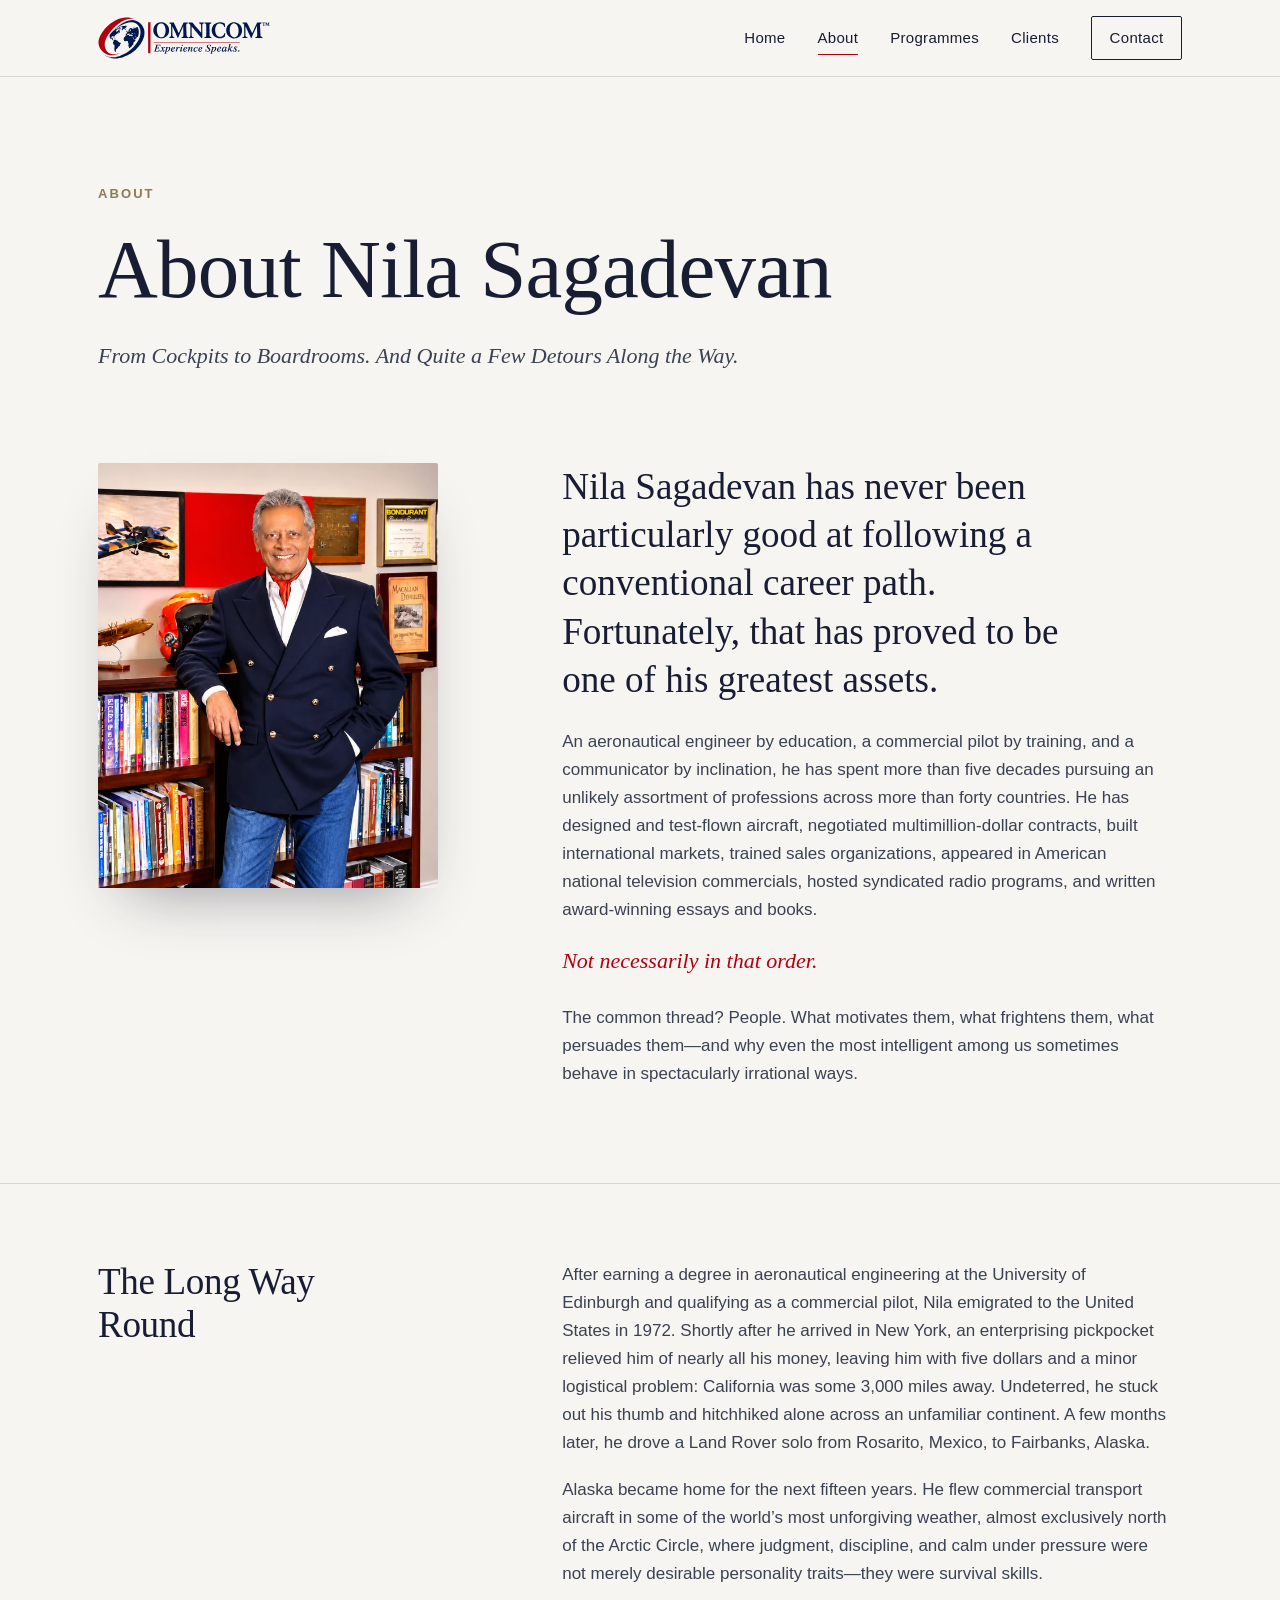
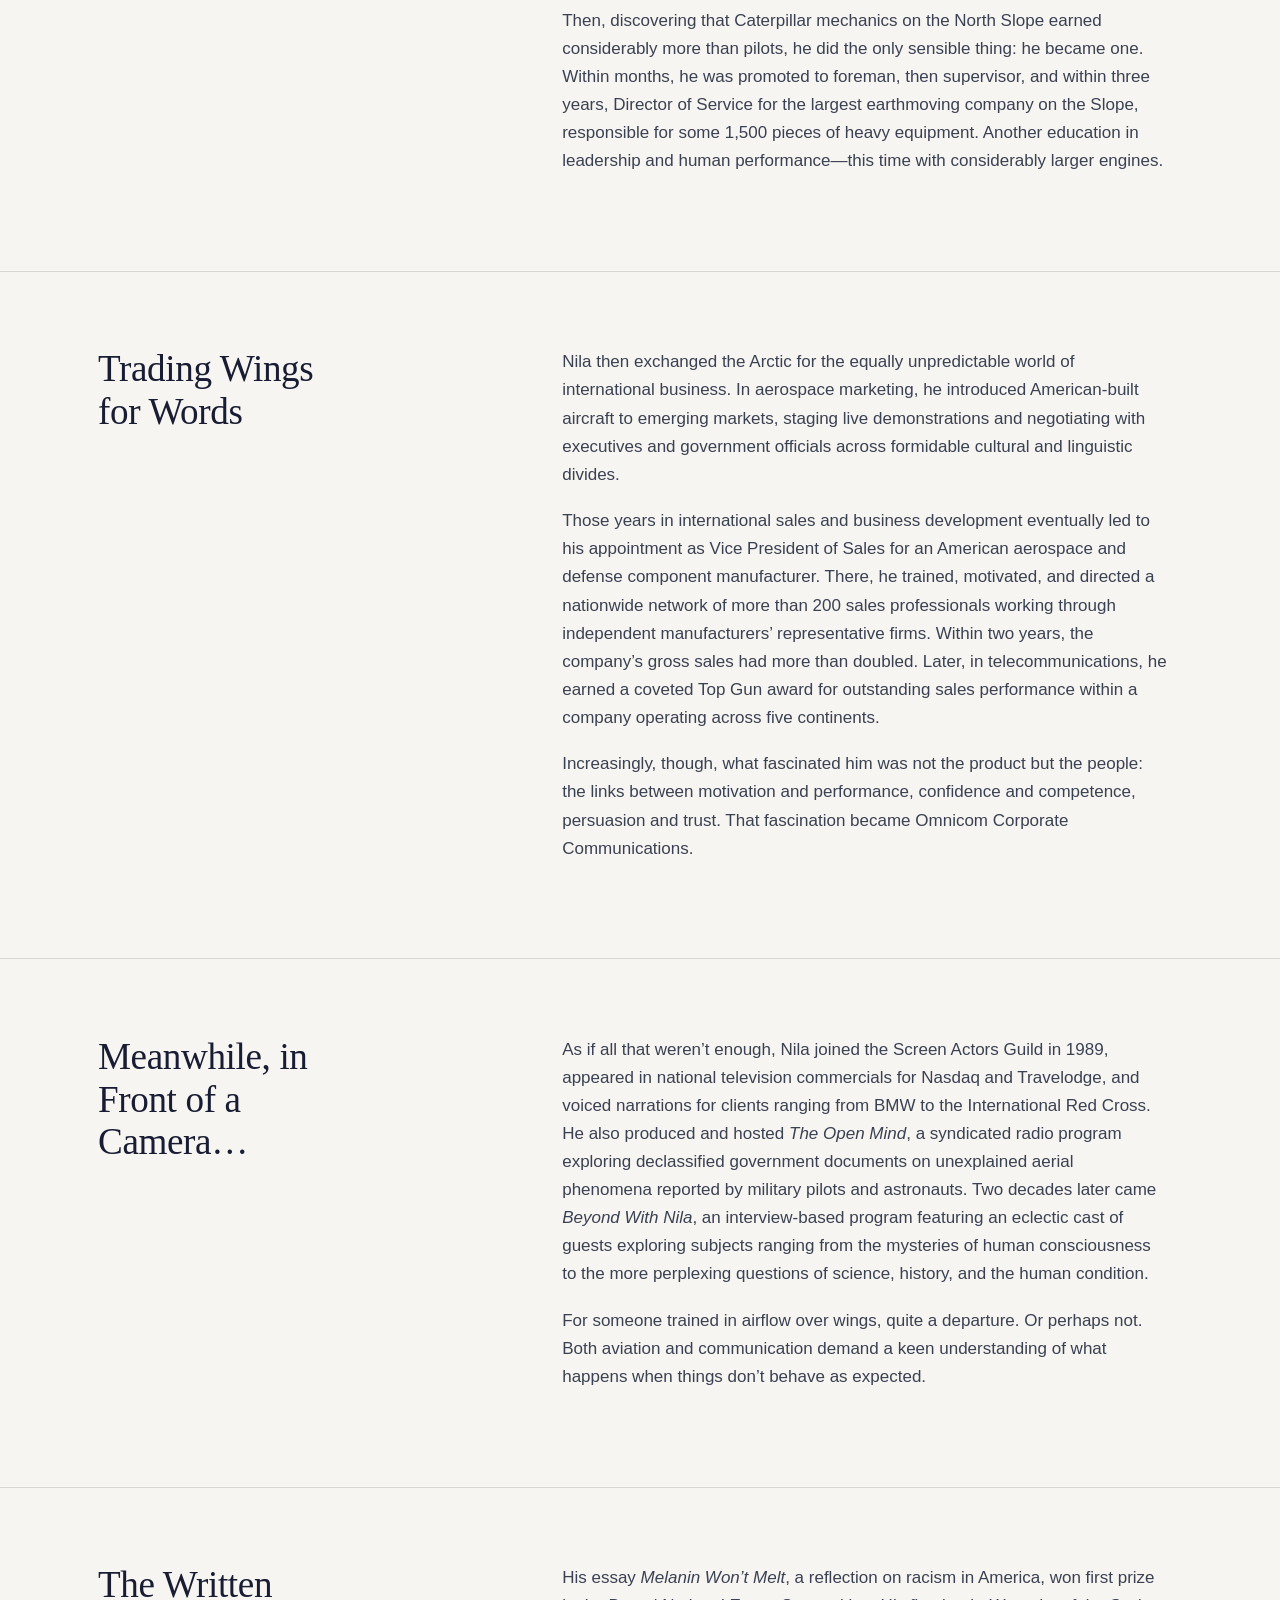
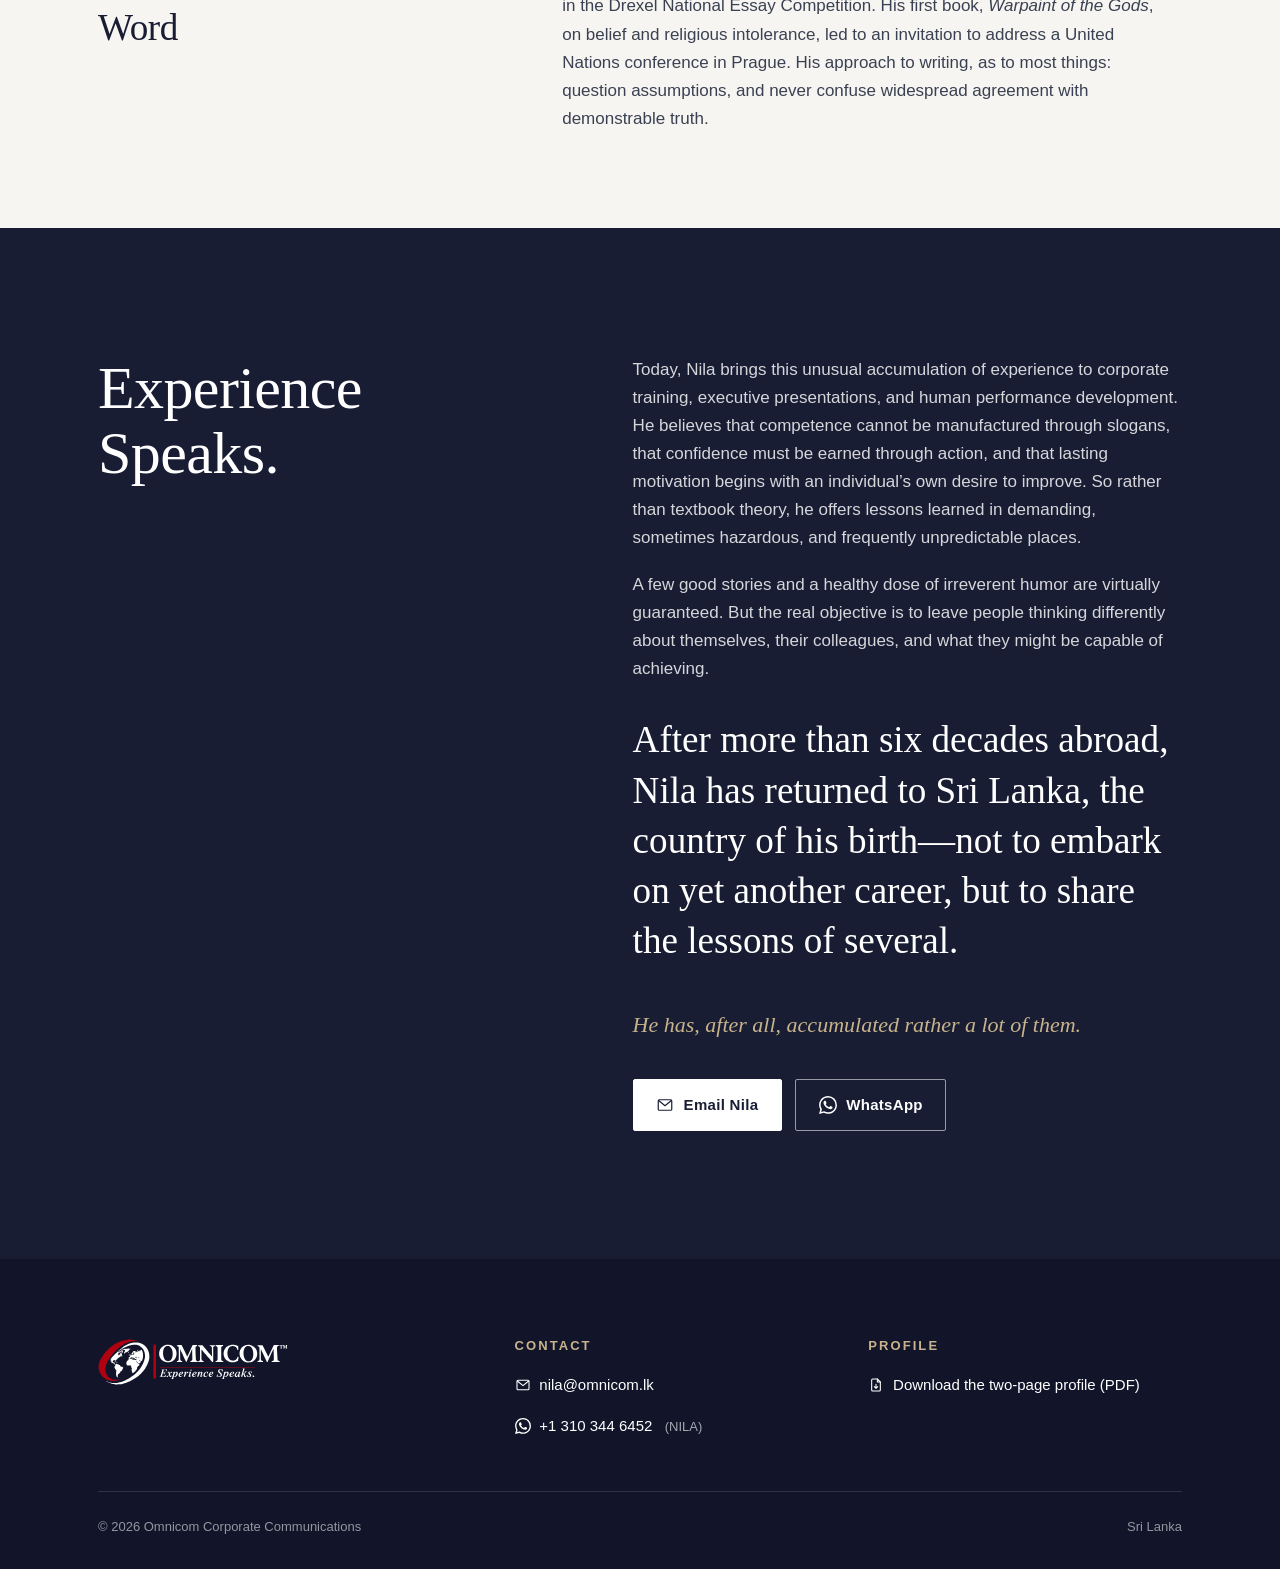
==== about.html @ 28e09e53 "Omnicom website: initial version Co-Authored-By: Claude Opus 5.5 <noreply@anthropic.com>" ====
<!doctype html>
<html lang="en">
<head>
<meta charset="utf-8">
<meta name="viewport" content="width=device-width, initial-scale=1">
<title>About | Omnicom, Nila Sagadevan</title>
<meta name="description" content="About Nila Sagadevan: aeronautical engineer, Arctic pilot, sales leader, broadcaster and author, now bringing five decades of experience home to Sri Lanka through Omnicom Corporate Communications.">
<meta property="og:title" content="About | Omnicom, Nila Sagadevan">
<meta property="og:description" content="About Nila Sagadevan: aeronautical engineer, Arctic pilot, sales leader, broadcaster and author, now bringing five decades of experience home to Sri Lanka through Omnicom Corporate Communications.">
<meta property="og:type" content="website">
<meta property="og:url" content="https://www.omnicom.lk/about.html">
<meta property="og:image" content="https://www.omnicom.lk/assets/omnicom-share.jpg">
<meta property="og:image:width" content="1200">
<meta property="og:image:height" content="630">
<meta name="twitter:card" content="summary_large_image">
<meta name="theme-color" content="#191D34">
<link rel="canonical" href="https://www.omnicom.lk/about.html">
<link rel="icon" href="assets/favicon.svg" type="image/svg+xml">
<link rel="preconnect" href="https://api.fontshare.com" crossorigin>
<link href="https://api.fontshare.com/v2/css?f[]=gambetta@400,500,400i&f[]=switzer@400,500,600&display=swap" rel="stylesheet">
<link rel="stylesheet" href="assets/site.css">
</head>
<body>
<a class="skip" href="#main">Skip to content</a>
<header class="site-header">
  <div class="wrap">
    <a class="brand" href="index.html" aria-label="Omnicom, home"><img src="assets/logo.svg" alt="Omnicom" width="172" height="41"></a>
    <nav class="nav" aria-label="Main">
      <a class="nav-home" href="index.html">Home</a>
      <a href="about.html" aria-current="page">About</a>
      <a href="programmes.html">Programmes</a>
      <a href="clients.html">Clients</a>
      <a class="nav-cta" href="#contact">Contact</a>
    </nav>
  </div>
</header>
<main id="main">

<section class="page-hero" aria-labelledby="page-title">
  <div class="wrap">
    <span class="kicker">About</span>
    <h1 id="page-title" class="wide">About Nila Sagadevan</h1>
    <p>From Cockpits to Boardrooms. And Quite a Few Detours Along the Way.</p>
  </div>
</section>

<article class="about">

<section class="about-sec about-intro" aria-label="Introduction">
  <div class="wrap">
    <div class="about-side">
      <figure class="about-photo"><img src="assets/nila-sagadevan-600.webp" width="600" height="820" alt="Nila Sagadevan in a navy double-breasted blazer, standing beside bookshelves and aviation memorabilia" loading="lazy"></figure>
    </div>
    <div class="about-body">
      <p class="about-lead">Nila Sagadevan has never been particularly good at following a conventional career path. Fortunately, that has proved to be one of his greatest assets.</p>
      <p>An aeronautical engineer by education, a commercial pilot by training, and a communicator by inclination, he has spent more than five decades pursuing an unlikely assortment of professions across more than forty countries. He has designed and test-flown aircraft, negotiated multimillion-dollar contracts, built international markets, trained sales organizations, appeared in American national television commercials, hosted syndicated radio programs, and written award-winning essays and books.</p>
      <p class="aside">Not necessarily in that order.</p>
      <p>The common thread? People. What motivates them, what frightens them, what persuades them&#8288;&mdash;&#8288;and why even the most intelligent among us sometimes behave in spectacularly irrational ways.</p>
    </div>
  </div>
</section>

<section class="about-sec" aria-labelledby="long-way">
  <div class="wrap">
    <div class="about-side"><h2 id="long-way">The Long Way Round</h2></div>
    <div class="about-body">
      <p>After earning a degree in aeronautical engineering at the University of Edinburgh and qualifying as a commercial pilot, Nila emigrated to the United States in 1972. Shortly after he arrived in New York, an enterprising pickpocket relieved him of nearly all his money, leaving him with five dollars and a minor logistical problem: California was some 3,000 miles away. Undeterred, he stuck out his thumb and hitchhiked alone across an unfamiliar continent. A few months later, he drove a Land Rover solo from Rosarito, Mexico, to Fairbanks, Alaska.</p>
      <p>Alaska became home for the next fifteen years. He flew commercial transport aircraft in some of the world&rsquo;s most unforgiving weather, almost exclusively north of the Arctic Circle, where judgment, discipline, and calm under pressure were not merely desirable personality traits&#8288;&mdash;&#8288;they were survival skills.</p>
      <p>Then, discovering that Caterpillar mechanics on the North Slope earned considerably more than pilots, he did the only sensible thing: he became one. Within months, he was promoted to foreman, then supervisor, and within three years, Director of Service for the largest earthmoving company on the Slope, responsible for some 1,500 pieces of heavy equipment. Another education in leadership and human performance&#8288;&mdash;&#8288;this time with considerably larger engines.</p>
    </div>
  </div>
</section>

<section class="about-sec" aria-labelledby="wings">
  <div class="wrap">
    <div class="about-side"><h2 id="wings">Trading Wings for Words</h2></div>
    <div class="about-body">
      <p>Nila then exchanged the Arctic for the equally unpredictable world of international business. In aerospace marketing, he introduced American-built aircraft to emerging markets, staging live demonstrations and negotiating with executives and government officials across formidable cultural and linguistic divides.</p>
      <p>Those years in international sales and business development eventually led to his appointment as Vice President of Sales for an American aerospace and defense component manufacturer. There, he trained, motivated, and directed a nationwide network of more than 200 sales professionals working through independent manufacturers&rsquo; representative firms. Within two years, the company&rsquo;s gross sales had more than doubled. Later, in telecommunications, he earned a coveted Top Gun award for outstanding sales performance within a company operating across five continents.</p>
      <p>Increasingly, though, what fascinated him was not the product but the people: the links between motivation and performance, confidence and competence, persuasion and trust. That fascination became Omnicom Corporate Communications.</p>
    </div>
  </div>
</section>

<section class="about-sec" aria-labelledby="camera">
  <div class="wrap">
    <div class="about-side"><h2 id="camera">Meanwhile, in Front of a Camera&hellip;</h2></div>
    <div class="about-body">
      <p>As if all that weren&rsquo;t enough, Nila joined the Screen Actors Guild in 1989, appeared in national television commercials for Nasdaq and Travelodge, and voiced narrations for clients ranging from BMW to the International Red Cross. He also produced and hosted <cite>The Open Mind</cite>, a syndicated radio program exploring declassified government documents on unexplained aerial phenomena reported by military pilots and astronauts. Two decades later came <cite>Beyond With Nila</cite>, an interview-based program featuring an eclectic cast of guests exploring subjects ranging from the mysteries of human consciousness to the more perplexing questions of science, history, and the human condition.</p>
      <p>For someone trained in airflow over wings, quite a departure. Or perhaps not. Both aviation and communication demand a keen understanding of what happens when things don&rsquo;t behave as expected.</p>
    </div>
  </div>
</section>

<section class="about-sec" aria-labelledby="written">
  <div class="wrap">
    <div class="about-side"><h2 id="written">The Written Word</h2></div>
    <div class="about-body">
      <p>His essay <cite>Melanin Won&rsquo;t Melt</cite>, a reflection on racism in America, won first prize in the Drexel National Essay Competition. His first book, <cite>Warpaint of the Gods</cite>, on belief and religious intolerance, led to an invitation to address a United Nations conference in Prague. His approach to writing, as to most things: question assumptions, and never confuse widespread agreement with demonstrable truth.</p>
    </div>
  </div>
</section>

<section class="band on-dark about-band" aria-labelledby="speaks">
  <div class="wrap">
    <div><h2 id="speaks">Experience Speaks.</h2></div>
    <div>
      <p>Today, Nila brings this unusual accumulation of experience to corporate training, executive presentations, and human performance development. He believes that competence cannot be manufactured through slogans, that confidence must be earned through action, and that lasting motivation begins with an individual&rsquo;s own desire to improve. So rather than textbook theory, he offers lessons learned in demanding, sometimes hazardous, and frequently unpredictable places.</p>
      <p>A few good stories and a healthy dose of irreverent humor are virtually guaranteed. But the real objective is to leave people thinking differently about themselves, their colleagues, and what they might be capable of achieving.</p>
      <p class="big">After more than six decades abroad, Nila has returned to Sri Lanka, the country of his birth&#8288;&mdash;&#8288;not to embark on yet another career, but to share the lessons of several.</p>
      <p class="kicker-line">He has, after all, accumulated rather a lot of them.</p>
      <div class="actions">
        <a class="btn btn-solid" href="mailto:nila@omnicom.lk"><svg viewBox="0 0 24 24" aria-hidden="true" fill="none" stroke="currentColor" stroke-width="1.6" stroke-linecap="round" stroke-linejoin="round"><rect x="3" y="5" width="18" height="14" rx="1.5"/><path d="m3.5 6 8.5 7 8.5-7"/></svg>Email Nila</a>
        <a class="btn btn-line" href="https://wa.me/13103446452" rel="noopener"><svg viewBox="0 0 24 24" aria-hidden="true" fill="currentColor"><path d="M17.472 14.382c-.297-.149-1.758-.867-2.03-.967-.273-.099-.471-.148-.67.15-.197.297-.767.966-.94 1.164-.173.199-.347.223-.644.075-.297-.15-1.255-.463-2.39-1.475-.883-.788-1.48-1.761-1.653-2.059-.173-.297-.018-.458.13-.606.134-.133.298-.347.446-.52.149-.174.198-.298.298-.497.099-.198.05-.371-.025-.52-.075-.149-.669-1.612-.916-2.207-.242-.579-.487-.5-.669-.51-.173-.008-.371-.01-.57-.01-.198 0-.52.074-.792.372-.272.297-1.04 1.016-1.04 2.479 0 1.462 1.065 2.875 1.213 3.074.149.198 2.096 3.2 5.077 4.487.709.306 1.262.489 1.694.625.712.227 1.36.195 1.871.118.571-.085 1.758-.719 2.006-1.413.248-.694.248-1.289.173-1.413-.074-.124-.272-.198-.57-.347m-5.421 7.403h-.004a9.87 9.87 0 01-5.031-1.378l-.361-.214-3.741.982.998-3.648-.235-.374a9.86 9.86 0 01-1.51-5.26c.001-5.45 4.436-9.884 9.888-9.884 2.64 0 5.122 1.03 6.988 2.898a9.825 9.825 0 012.893 6.994c-.003 5.45-4.437 9.884-9.885 9.884m8.413-18.297A11.815 11.815 0 0012.05 0C5.495 0 .16 5.335.157 11.892c0 2.096.547 4.142 1.588 5.945L.057 24l6.305-1.654a11.882 11.882 0 005.683 1.448h.005c6.554 0 11.89-5.335 11.893-11.893a11.821 11.821 0 00-3.48-8.413Z"/></svg>WhatsApp</a>
      </div>
    </div>
  </div>
</section>

</article>

</main>
<footer class="site-footer" id="contact">
  <div class="wrap">
    <div class="top">
      <div>
        <a class="brand" href="index.html" aria-label="Omnicom, home"><img src="assets/logo-reverse.svg" alt="Omnicom" width="190" height="45"></a>
      </div>
      <div>
        <h2>Contact</h2>
        <ul>
          <li><a href="mailto:nila@omnicom.lk"><svg viewBox="0 0 24 24" aria-hidden="true" fill="none" stroke="currentColor" stroke-width="1.6" stroke-linecap="round" stroke-linejoin="round"><rect x="3" y="5" width="18" height="14" rx="1.5"/><path d="m3.5 6 8.5 7 8.5-7"/></svg>nila@omnicom.lk</a></li>
          <li><a href="https://wa.me/13103446452" rel="noopener"><svg viewBox="0 0 24 24" aria-hidden="true" fill="currentColor"><path d="M17.472 14.382c-.297-.149-1.758-.867-2.03-.967-.273-.099-.471-.148-.67.15-.197.297-.767.966-.94 1.164-.173.199-.347.223-.644.075-.297-.15-1.255-.463-2.39-1.475-.883-.788-1.48-1.761-1.653-2.059-.173-.297-.018-.458.13-.606.134-.133.298-.347.446-.52.149-.174.198-.298.298-.497.099-.198.05-.371-.025-.52-.075-.149-.669-1.612-.916-2.207-.242-.579-.487-.5-.669-.51-.173-.008-.371-.01-.57-.01-.198 0-.52.074-.792.372-.272.297-1.04 1.016-1.04 2.479 0 1.462 1.065 2.875 1.213 3.074.149.198 2.096 3.2 5.077 4.487.709.306 1.262.489 1.694.625.712.227 1.36.195 1.871.118.571-.085 1.758-.719 2.006-1.413.248-.694.248-1.289.173-1.413-.074-.124-.272-.198-.57-.347m-5.421 7.403h-.004a9.87 9.87 0 01-5.031-1.378l-.361-.214-3.741.982.998-3.648-.235-.374a9.86 9.86 0 01-1.51-5.26c.001-5.45 4.436-9.884 9.888-9.884 2.64 0 5.122 1.03 6.988 2.898a9.825 9.825 0 012.893 6.994c-.003 5.45-4.437 9.884-9.885 9.884m8.413-18.297A11.815 11.815 0 0012.05 0C5.495 0 .16 5.335.157 11.892c0 2.096.547 4.142 1.588 5.945L.057 24l6.305-1.654a11.882 11.882 0 005.683 1.448h.005c6.554 0 11.89-5.335 11.893-11.893a11.821 11.821 0 00-3.48-8.413Z"/></svg>+1 310 344 6452 <span class="small">&nbsp;(NILA)</span></a></li>
        </ul>
      </div>
      <div>
        <h2>Profile</h2>
        <ul>
          <li><a href="assets/Omnicom-Nila-Sagadevan-Profile.pdf" download><svg viewBox="0 0 24 24" aria-hidden="true" fill="none" stroke="currentColor" stroke-width="1.6" stroke-linecap="round" stroke-linejoin="round"><path d="M14 3H7a1.5 1.5 0 0 0-1.5 1.5v15A1.5 1.5 0 0 0 7 21h10a1.5 1.5 0 0 0 1.5-1.5V7.5Z"/><path d="M14 3v4.5h4.5M12 11v6m-2.5-2.5L12 17l2.5-2.5"/></svg>Download the two-page profile (PDF)</a></li>
        </ul>
      </div>
    </div>
    <div class="bottom">
      <span>&copy; 2026 Omnicom Corporate Communications</span>
      <span>Sri Lanka</span>
    </div>
  </div>
</footer>
</body>
</html>
---- assets/site.css ----
/* Omnicom Corporate Communications — site styles */
:root {
  --navy: #191D34;
  --navy-deep: #12152A;
  --red: #B10111;
  --gold: #8E7953;
  --gold-light: #C7B38C;
  --paper: #F7F5F1;
  --paper-2: #EFEBE3;
  --ink: #191D34;
  --ink-soft: #3A4152;
  --rule: rgba(25, 29, 52, 0.14);

  --font-display: 'Gambetta', 'Georgia', serif;
  --font-body: 'Switzer', 'Helvetica Neue', Arial, sans-serif;

  --text-xs: 0.8125rem;
  --text-sm: 0.9375rem;
  --text-base: 1.0625rem;
  --text-lg: clamp(1.125rem, 1rem + 0.5vw, 1.375rem);
  --text-xl: clamp(1.625rem, 1.2rem + 1.4vw, 2.375rem);
  --text-2xl: clamp(2.25rem, 1.4rem + 3vw, 3.75rem);
  --text-hero: clamp(2.75rem, 1.5rem + 4.6vw, 5.25rem);

  --wrap: 1180px;
  --gutter: clamp(1.25rem, 4vw, 3rem);
}

*, *::before, *::after { box-sizing: border-box; }
html { -webkit-text-size-adjust: 100%; scroll-behavior: smooth; }
@media (prefers-reduced-motion: reduce) { html { scroll-behavior: auto; } }
body {
  margin: 0;
  background: var(--paper);
  color: var(--ink-soft);
  font-family: var(--font-body);
  font-size: var(--text-base);
  line-height: 1.65;
  -webkit-font-smoothing: antialiased;
  text-rendering: optimizeLegibility;
}
img { display: block; max-width: 100%; height: auto; }
a { color: inherit; }
:focus-visible { outline: 2px solid var(--red); outline-offset: 3px; border-radius: 2px; }

.skip { position: absolute; left: -9999px; top: 0; background: var(--navy); color: #fff; padding: .75rem 1rem; z-index: 100; }
.skip:focus { left: 1rem; top: 1rem; }

.wrap { width: 100%; max-width: var(--wrap); margin-inline: auto; padding-inline: var(--gutter); }

/* ---------- Header ---------- */
.site-header {
  position: sticky; top: 0; z-index: 50;
  background: rgba(247, 245, 241, 0.94);
  backdrop-filter: blur(10px);
  -webkit-backdrop-filter: blur(10px);
  border-bottom: 1px solid var(--rule);
}
.site-header .wrap { display: flex; align-items: center; justify-content: space-between; gap: 1.5rem; min-height: 76px; }
.brand { display: inline-flex; align-items: center; text-decoration: none; }
.brand img { width: 172px; height: auto; }
.nav { display: flex; align-items: center; gap: clamp(1rem, 2.5vw, 2.25rem); }
.nav a {
  font-size: var(--text-sm); font-weight: 500; letter-spacing: .02em;
  color: var(--ink); text-decoration: none; padding: .6rem 0; position: relative;
}
.nav a::after {
  content: ''; position: absolute; left: 0; right: 0; bottom: .3rem; height: 1.5px;
  background: var(--red); transform: scaleX(0); transform-origin: left; transition: transform .25s ease;
}
.nav a:hover::after, .nav a[aria-current="page"]::after { transform: scaleX(1); }
.nav .nav-cta {
  border: 1px solid var(--navy); padding: .55rem 1.1rem; border-radius: 2px;
  transition: background .2s ease, color .2s ease;
}
.nav .nav-cta::after { display: none; }
.nav .nav-cta:hover { background: var(--navy); color: #fff; }

/* ---------- Type ---------- */
h1, h2, h3 { color: var(--ink); margin: 0; }
h1, h2 { font-family: var(--font-display); font-weight: 500; line-height: 1.08; letter-spacing: -0.01em; }
h3 { font-family: var(--font-body); font-weight: 600; font-size: var(--text-lg); line-height: 1.3; }
p { margin: 0 0 1.1em; max-width: 64ch; }
.kicker {
  display: inline-block; font-size: var(--text-xs); font-weight: 600; letter-spacing: .16em; text-transform: uppercase;
  color: var(--gold); margin-bottom: 1.25rem;
}
.rule-red { width: 64px; height: 3px; background: var(--red); border: 0; margin: 0 0 1.75rem; border-radius: 2px; }

/* ---------- Buttons ---------- */
.actions { display: flex; flex-wrap: wrap; gap: .85rem; margin-top: 2.25rem; }
.btn {
  display: inline-flex; align-items: center; gap: .6rem; min-height: 48px; padding: .8rem 1.4rem;
  font-size: var(--text-sm); font-weight: 600; letter-spacing: .02em; text-decoration: none;
  border-radius: 2px; border: 1px solid var(--navy); transition: background .2s ease, color .2s ease, border-color .2s ease;
}
.btn-solid { background: var(--navy); color: #fff; }
.btn-solid:hover { background: var(--navy-deep); }
.btn-line { background: transparent; color: var(--navy); }
.btn-line:hover { background: var(--navy); color: #fff; }
.btn svg { width: 18px; height: 18px; flex: none; }
.on-dark .btn-line { color: #fff; border-color: rgba(255,255,255,.55); }
.on-dark .btn-line:hover { background: #fff; color: var(--navy); border-color: #fff; }
.on-dark .btn-solid { background: #fff; color: var(--navy); border-color: #fff; }
.on-dark .btn-solid:hover { background: var(--paper-2); }

/* ---------- Hero (home) ---------- */
.hero { padding-block: clamp(3rem, 7vw, 6rem) clamp(3.5rem, 8vw, 7rem); }
.hero .wrap { display: grid; grid-template-columns: 1.1fr .9fr; gap: clamp(2rem, 6vw, 5.5rem); align-items: center; }
.hero h1 { font-size: var(--text-hero); }
.hero .roles { margin-top: 1.25rem; font-size: var(--text-sm); font-weight: 600; letter-spacing: .14em; text-transform: uppercase; color: var(--ink); }
.hero .roles .nw { white-space: nowrap; }
.hero .roles .sep { color: var(--red); padding-inline: .5em; }
.hero .speciality { font-family: var(--font-display); font-style: italic; font-size: var(--text-lg); color: var(--ink-soft); margin-top: .35rem; }
.hero .lede { margin-top: 2rem; font-family: var(--font-display); font-size: var(--text-xl); line-height: 1.3; color: var(--ink); max-width: 22ch; }
.hero .lede em { color: var(--gold); font-style: italic; }
.portrait { position: relative; }
.portrait img { width: 100%; aspect-ratio: 1073 / 1466; object-fit: cover; border-radius: 2px; box-shadow: 0 30px 60px -30px rgba(25, 29, 52, .45); }
.portrait::before {
  content: ''; position: absolute; inset: 1.25rem -1.25rem -1.25rem 1.25rem; border: 1px solid var(--gold-light); border-radius: 2px; z-index: -1;
}

/* ---------- Sections ---------- */
section { position: relative; }
.story { padding-block: clamp(4rem, 9vw, 7.5rem); border-top: 1px solid var(--rule); }
.story .wrap { display: grid; grid-template-columns: 1fr 1.35fr; gap: clamp(2rem, 6vw, 6rem); }
.story h2 { font-size: var(--text-2xl); }
.story .question { font-family: var(--font-display); font-size: var(--text-xl); line-height: 1.3; color: var(--ink); margin-bottom: 1.5rem; max-width: 30ch; }
.story .answer { font-family: var(--font-display); font-style: italic; font-size: var(--text-xl); color: var(--red); margin-bottom: 2rem; }

.band { background: var(--navy); color: rgba(255, 255, 255, .82); padding-block: clamp(4.5rem, 10vw, 8rem); }
.band h2 { color: #fff; font-size: var(--text-2xl); }
.band .kicker { color: var(--gold-light); }
.band .wrap { display: grid; grid-template-columns: 1fr 1.2fr; gap: clamp(2rem, 6vw, 6rem); align-items: start; }
.band p { font-size: var(--text-base); }
.band .big { font-family: var(--font-display); font-size: var(--text-xl); line-height: 1.35; color: #fff; }

.closing { padding-block: clamp(4.5rem, 10vw, 8rem); text-align: center; }
.closing h2 { font-size: var(--text-2xl); max-width: 22ch; margin-inline: auto; }
.closing p { margin-inline: auto; margin-top: 1.25rem; font-size: var(--text-lg); }
.closing .actions { justify-content: center; }
.closing .rule-red { margin-inline: auto; }

/* ---------- Programmes page ---------- */
.page-hero { padding-block: clamp(3.5rem, 8vw, 6.5rem) clamp(2.5rem, 5vw, 4rem); }
.page-hero h1 { font-size: var(--text-hero); max-width: 14ch; }
.page-hero p { margin-top: 1.5rem; font-size: var(--text-lg); font-family: var(--font-display); font-style: italic; color: var(--ink-soft); }

.results { padding-block: 0 clamp(4rem, 9vw, 7rem); }
.results ol { list-style: none; margin: 0; padding: 0; display: grid; grid-template-columns: repeat(2, 1fr); border-top: 1px solid var(--rule); }
.results li { padding: clamp(1.75rem, 3.5vw, 2.75rem) clamp(0rem, 3vw, 2.5rem) clamp(1.75rem, 3.5vw, 2.75rem) 0; border-bottom: 1px solid var(--rule); display: grid; grid-template-columns: minmax(7.5rem, 11rem) 1fr; gap: 1.5rem; align-items: start; }
.results li:nth-child(even) { padding-left: clamp(0rem, 3vw, 2.5rem); border-left: 1px solid var(--rule); }
.figure { font-family: var(--font-display); font-size: clamp(2rem, 1.4rem + 2vw, 3rem); line-height: 1; color: var(--navy); font-variant-numeric: lining-nums; }
.figure small { display: block; font-family: var(--font-body); font-size: var(--text-xs); letter-spacing: .14em; text-transform: uppercase; color: var(--gold); margin-top: .7rem; font-weight: 600; }
.results h3 { font-size: var(--text-xs); letter-spacing: .14em; text-transform: uppercase; color: var(--ink); margin-bottom: .6rem; }
.results p { font-size: var(--text-sm); margin: 0; }

.offer { background: var(--paper-2); padding-block: clamp(4.5rem, 10vw, 8rem); }
.offer .head { display: grid; grid-template-columns: 1fr 1.35fr; gap: clamp(2rem, 6vw, 6rem); margin-bottom: clamp(2.5rem, 5vw, 4rem); align-items: end; }
.offer h2 { font-size: var(--text-2xl); }
.offer .head p { margin: 0; }
.offer-list { display: grid; grid-template-columns: repeat(2, 1fr); gap: 0 clamp(2rem, 5vw, 4.5rem); list-style: none; margin: 0; padding: 0; counter-reset: offer; }
.offer-list li { counter-increment: offer; padding-block: 1.75rem; border-top: 1px solid var(--rule); display: grid; grid-template-columns: 2.75rem 1fr; }
.offer-list li::before { content: counter(offer, decimal-leading-zero); font-family: var(--font-display); font-size: var(--text-base); color: var(--red); padding-top: .15rem; }
.offer-list h3 { margin-bottom: .5rem; }
.offer-list p { margin: 0; font-size: var(--text-sm); }
.offer-list .featured { grid-column: 1 / -1; }
.offer-list .featured h3 { font-family: var(--font-display); font-weight: 500; font-size: var(--text-xl); }
.offer-list .featured p { font-size: var(--text-base); max-width: 70ch; }

.beyond { padding-block: clamp(4.5rem, 10vw, 8rem); }
.beyond .wrap { display: grid; grid-template-columns: .8fr 1.2fr; gap: clamp(2rem, 6vw, 6rem); align-items: center; }
.beyond img { width: 100%; max-width: 420px; aspect-ratio: 4 / 5; object-fit: cover; object-position: 50% 20%; border-radius: 2px; }
.beyond h2 { font-size: var(--text-2xl); margin-bottom: 1.5rem; }

/* ---------- Footer ---------- */
.site-footer { background: var(--navy-deep); color: rgba(255,255,255,.72); padding-block: clamp(3.5rem, 7vw, 5rem) 2rem; font-size: var(--text-sm); }
.site-footer .top { display: grid; grid-template-columns: 1.2fr 1fr 1fr; gap: 2.5rem; padding-bottom: 2.5rem; border-bottom: 1px solid rgba(255,255,255,.12); }
.site-footer .brand img { width: 190px; }
.site-footer .slogan { font-family: var(--font-display); font-style: italic; font-size: var(--text-lg); color: #fff; margin: 1rem 0 0; }
.site-footer h2 { font-family: var(--font-body); font-size: var(--text-xs); font-weight: 600; letter-spacing: .16em; text-transform: uppercase; color: var(--gold-light); margin-bottom: 1rem; }
.site-footer ul { list-style: none; margin: 0; padding: 0; }
.site-footer li { margin-bottom: .55rem; }
.site-footer a { text-decoration: none; color: #fff; display: inline-flex; align-items: center; gap: .55rem; min-height: 32px; }
.site-footer a:hover { text-decoration: underline; text-underline-offset: 3px; }
.site-footer a svg { width: 16px; height: 16px; flex: none; }
.site-footer .small { font-size: .8125rem; color: rgba(255,255,255,.62); }
.site-footer .bottom { padding-top: 1.5rem; display: flex; justify-content: space-between; gap: 1rem; flex-wrap: wrap; font-size: var(--text-xs); color: rgba(255,255,255,.55); }

/* ---------- Responsive ---------- */
@media (max-width: 900px) {
  .hero .wrap, .story .wrap, .band .wrap, .offer .head, .beyond .wrap { grid-template-columns: 1fr; }
  .portrait { max-width: 460px; }
  .results ol { grid-template-columns: 1fr; }
  .results li, .results li:nth-child(even) { padding-left: 0; border-left: 0; padding-right: 0; }
  .offer-list { grid-template-columns: 1fr; }
  .site-footer .top { grid-template-columns: 1fr 1fr; }
  .site-footer .top > :first-child { grid-column: 1 / -1; }
}
@media (max-width: 640px) {
  .site-header .wrap { min-height: 64px; }
  .brand img { width: 132px; }
  .nav { gap: 1rem; }
  .nav .nav-cta { display: none; }
  .hero .portrait { order: -1; max-width: 100%; }
  .hero .portrait::before { display: none; }
  .hero .roles .sep { display: none; }
  .hero .roles .nw { display: block; letter-spacing: .1em; }
  .hero .roles .nw + .sep + .nw { margin-top: .35em; }
  .results li { grid-template-columns: 1fr; gap: .75rem; }
  .site-footer .top { grid-template-columns: 1fr; }
}
.closing h2.long { font-size: var(--text-xl); max-width: 34ch; line-height: 1.25; }

/* ---------- Clients ---------- */
.page-hero h1.wide { max-width: 18ch; }
.clients { padding-block: 0 clamp(4rem, 9vw, 7rem); }
.clients h2 { font-family: var(--font-body); font-size: var(--text-xs); font-weight: 600; letter-spacing: .14em; text-transform: uppercase; color: var(--gold); margin: 0 0 1.25rem; }
.clients h2 span { letter-spacing: .08em; }
.clients ul { list-style: none; margin: 0; padding: 0; display: grid; grid-template-columns: repeat(3, 1fr); column-gap: clamp(1.25rem, 3vw, 2.5rem); border-top: 1px solid var(--rule); }
.clients li { font-family: var(--font-display); font-size: var(--text-base); letter-spacing: .07em; color: var(--ink); padding: 1.05rem 0; border-bottom: 1px solid var(--rule); line-height: 1.3; }
@media (max-width: 760px) { .clients ul { grid-template-columns: repeat(2, 1fr); } }
@media (max-width: 640px) { .clients ul { grid-template-columns: repeat(2, 1fr); } .clients li { font-size: var(--text-sm); letter-spacing: .05em; } }
@media (max-width: 360px) { .clients ul { grid-template-columns: 1fr; } }
.brand { flex: none; }
@media (max-width: 420px) {
  .brand img { width: 112px; }
  .nav { gap: .8rem; }
  .nav a { font-size: var(--text-xs); }
}
@media (max-width: 360px) {
  .brand img { width: 96px; }
  .nav { gap: .6rem; }
  .site-header .wrap { gap: .75rem; }
}

/* ---------- About ---------- */
.about-sec { padding-block: clamp(3rem, 6vw, 5rem); border-top: 1px solid var(--rule); }
.about-intro { border-top: 0; padding-top: 0; }
.about-sec .wrap { display: grid; grid-template-columns: 1fr 1.6fr; gap: clamp(2rem, 6vw, 6rem); align-items: start; }
.about-side h2 { font-size: var(--text-xl); line-height: 1.15; max-width: 14ch; }
.about-body p { font-size: var(--text-base); }
.about-body cite, .band cite { font-style: italic; }
.about-body .about-lead { font-family: var(--font-display); font-size: var(--text-xl); line-height: 1.3; color: var(--ink); margin-bottom: 1.5rem; max-width: 30ch; }
.about-body .aside { font-family: var(--font-display); font-style: italic; font-size: var(--text-lg); color: var(--red); }
.about-photo { margin: 0; max-width: 340px; }
.about-photo img { width: 100%; aspect-ratio: 4 / 5; object-fit: cover; object-position: center top; border-radius: 2px; box-shadow: 0 30px 60px -30px rgba(25, 29, 52, .45); }
.about-band .big { margin-top: 2rem; }
.about-band .kicker-line { font-family: var(--font-display); font-style: italic; font-size: var(--text-lg); color: var(--gold-light); }
@media (max-width: 860px) {
  .about-sec .wrap { grid-template-columns: 1fr; gap: 1.25rem; }
  .about-side h2 { max-width: none; }
  .about-photo { max-width: 260px; }
}
@media (max-width: 420px) { .nav .nav-home { display: none; } }
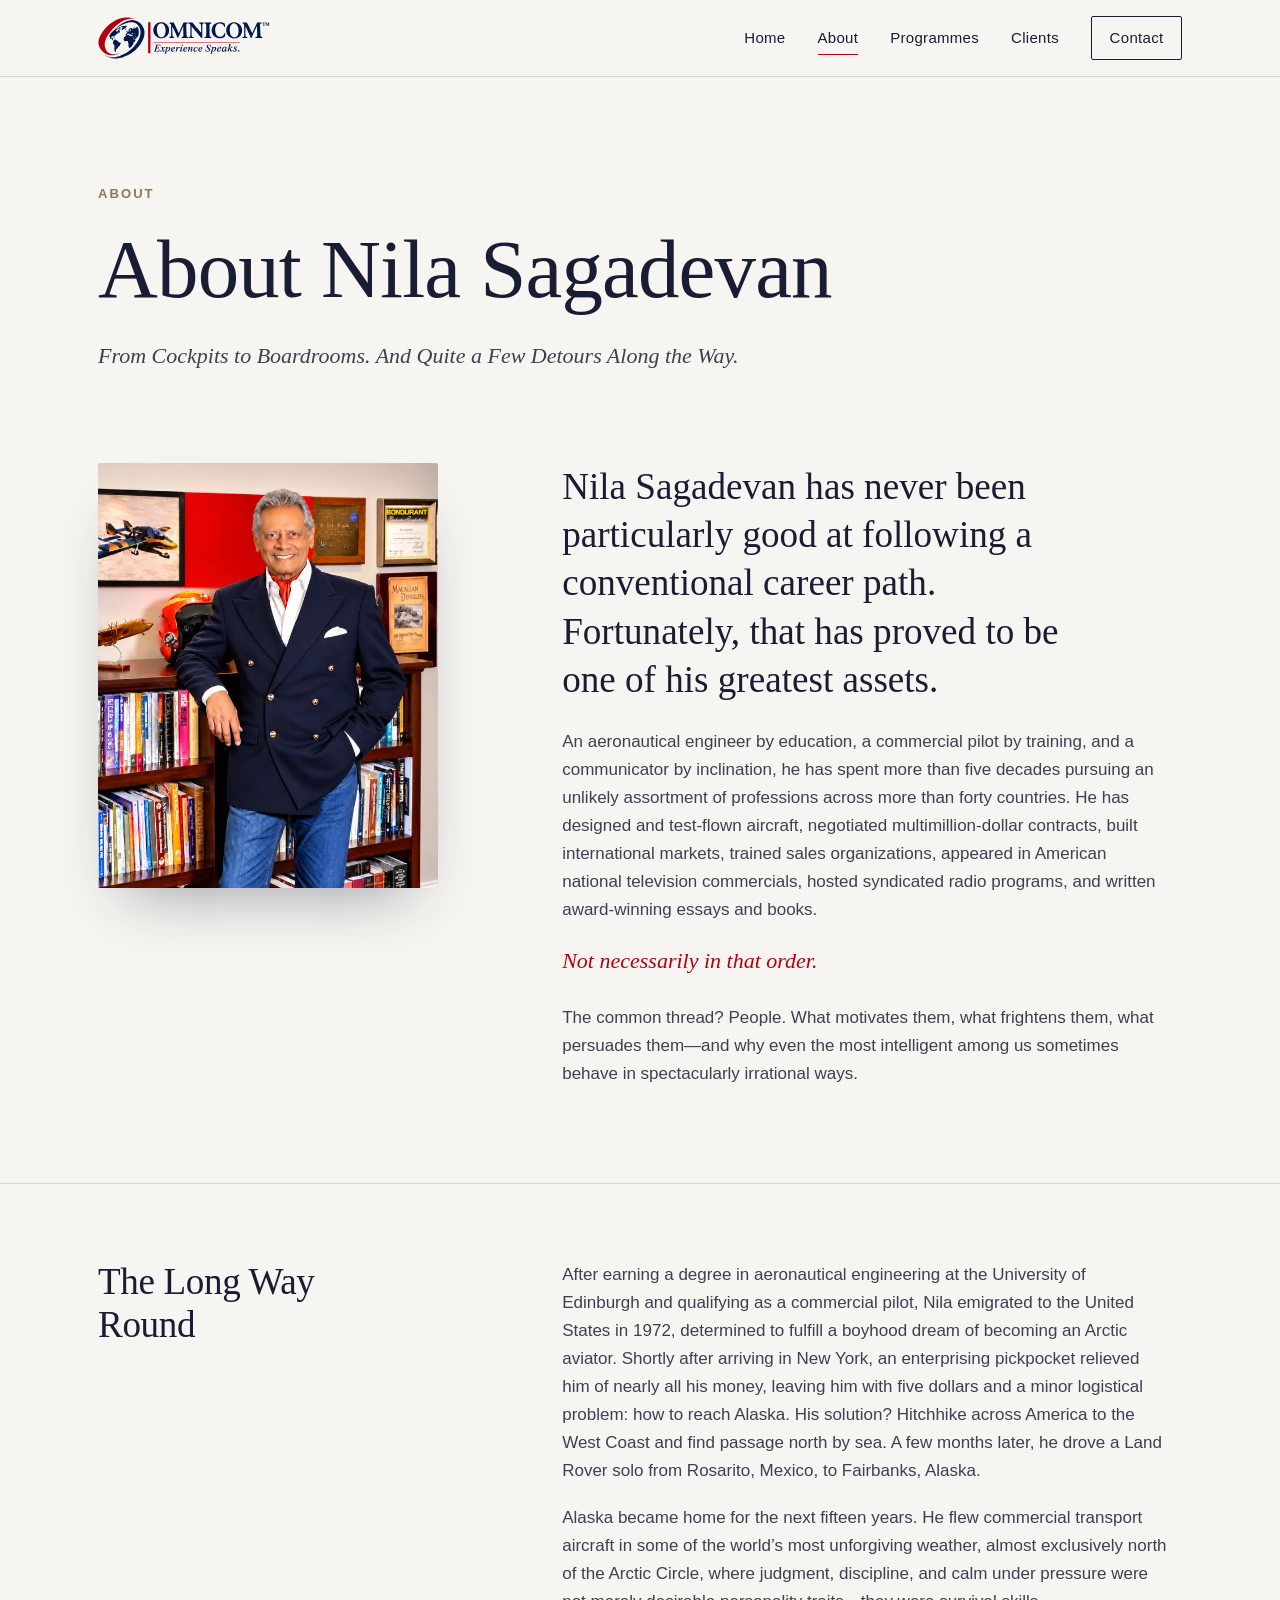
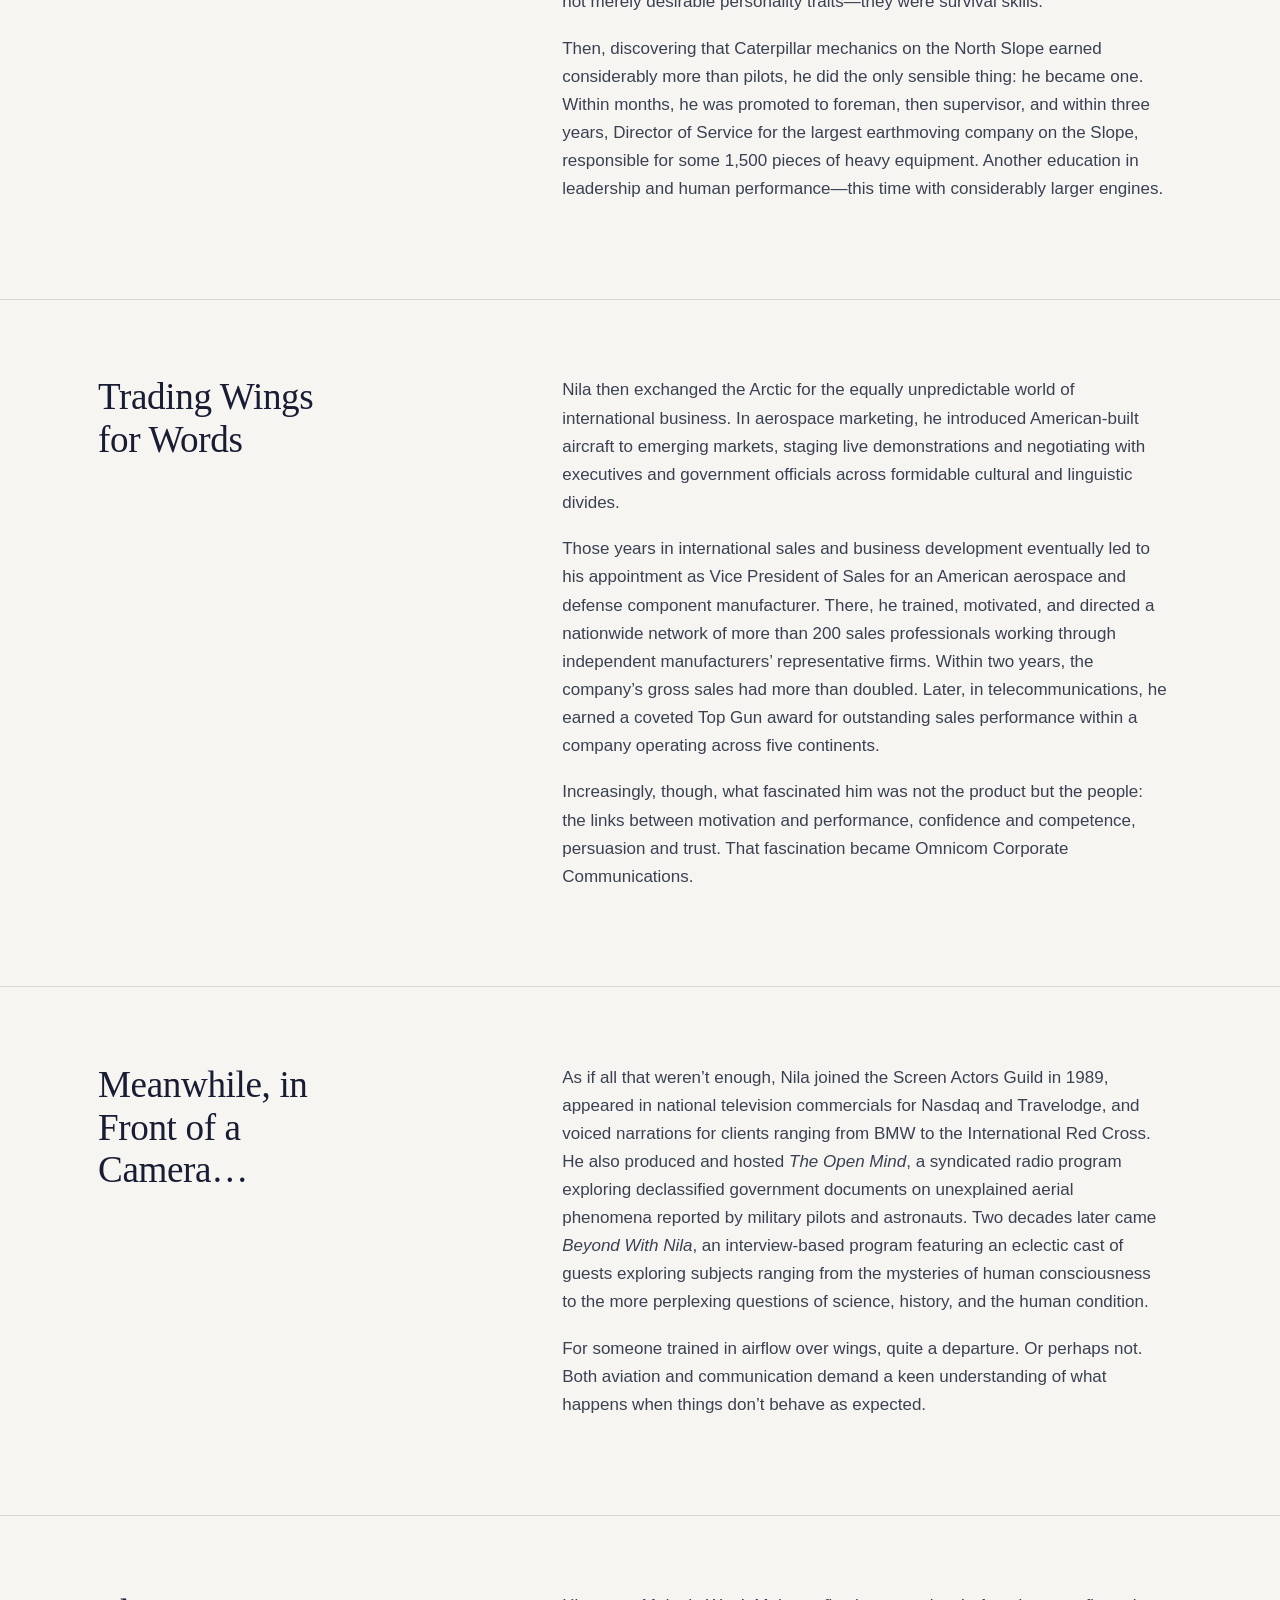
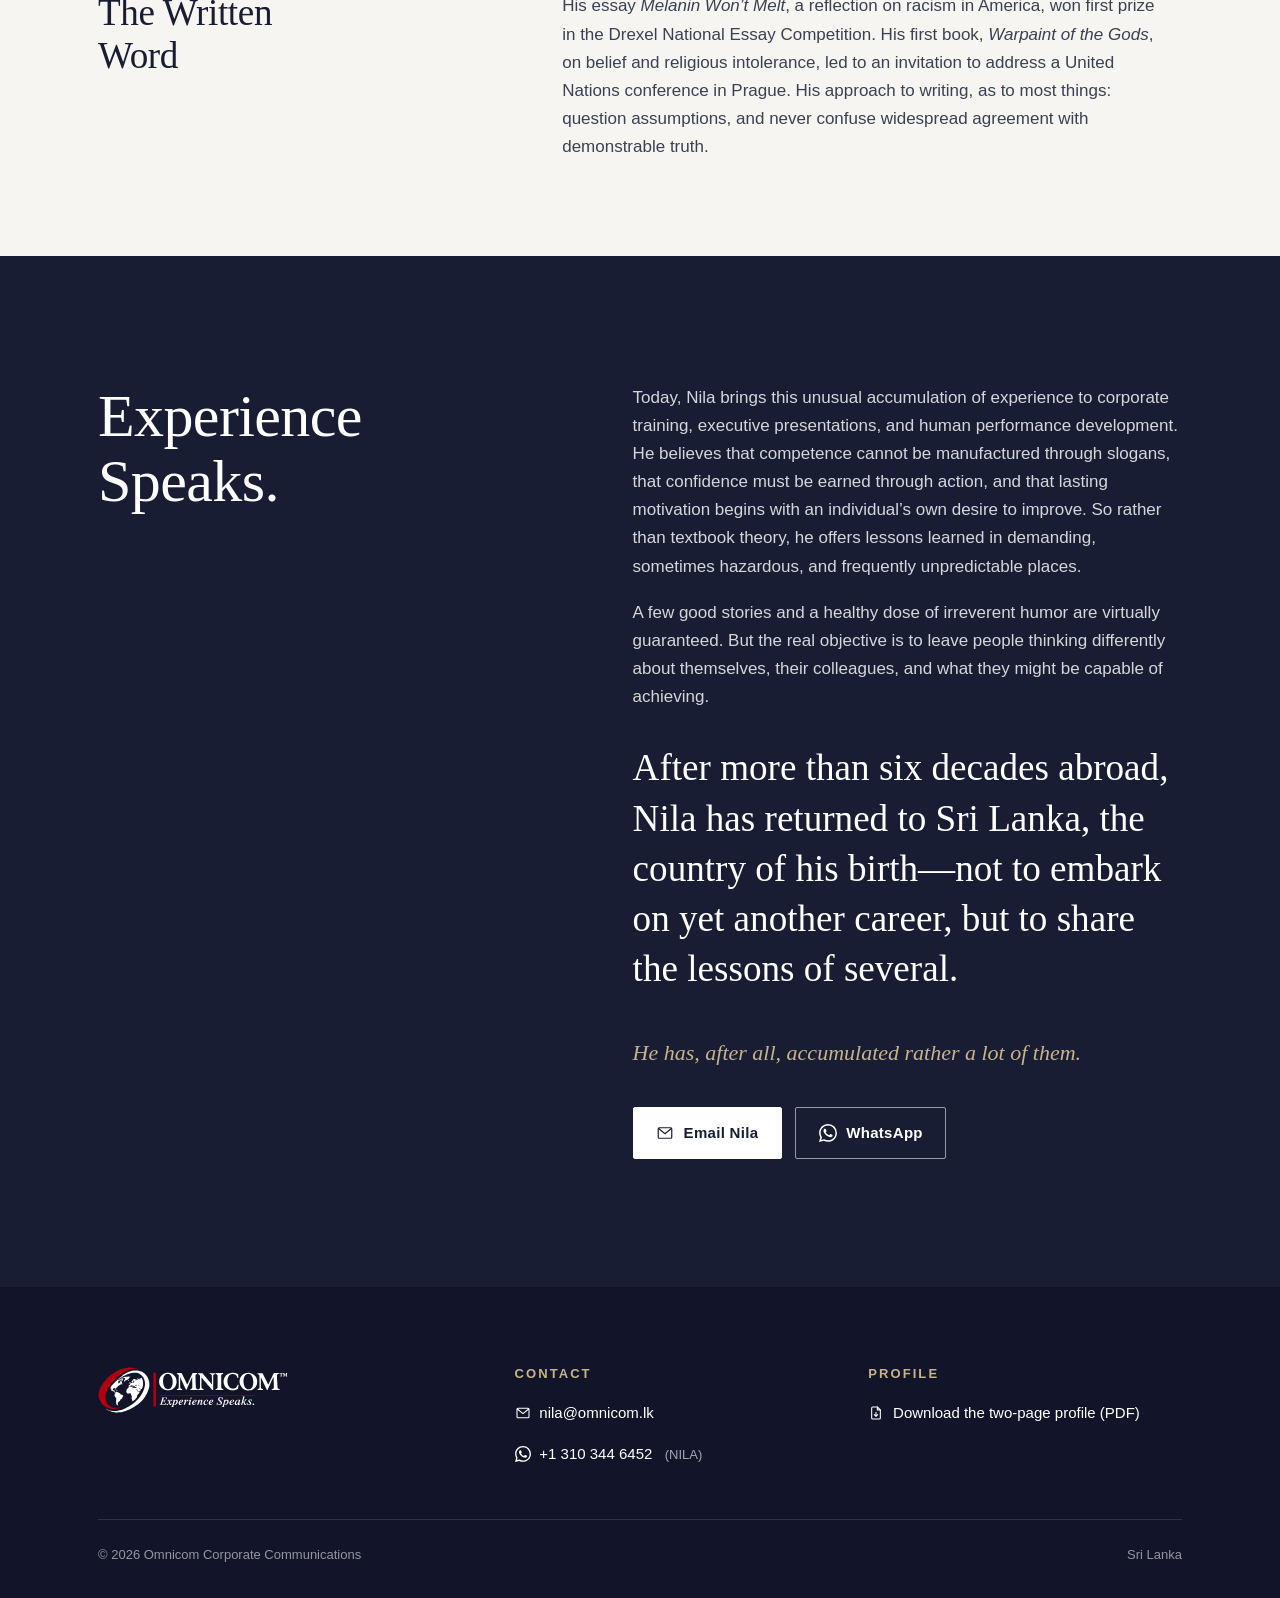
==== commit 8e263ee9: "About: update opening paragraph of The Long Way Round Co-Authored-By: Claude Opus 5.5 <noreply@anthr" ====
--- a/about.html
+++ b/about.html
@@ -64,7 +64,7 @@
   <div class="wrap">
     <div class="about-side"><h2 id="long-way">The Long Way Round</h2></div>
     <div class="about-body">
-      <p>After earning a degree in aeronautical engineering at the University of Edinburgh and qualifying as a commercial pilot, Nila emigrated to the United States in 1972. Shortly after he arrived in New York, an enterprising pickpocket relieved him of nearly all his money, leaving him with five dollars and a minor logistical problem: California was some 3,000 miles away. Undeterred, he stuck out his thumb and hitchhiked alone across an unfamiliar continent. A few months later, he drove a Land Rover solo from Rosarito, Mexico, to Fairbanks, Alaska.</p>
+      <p>After earning a degree in aeronautical engineering at the University of Edinburgh and qualifying as a commercial pilot, Nila emigrated to the United States in 1972, determined to fulfill a boyhood dream of becoming an Arctic aviator. Shortly after arriving in New York, an enterprising pickpocket relieved him of nearly all his money, leaving him with five dollars and a minor logistical problem: how to reach Alaska. His solution? Hitchhike across America to the West Coast and find passage north by sea. A few months later, he drove a Land Rover solo from Rosarito, Mexico, to Fairbanks, Alaska.</p>
       <p>Alaska became home for the next fifteen years. He flew commercial transport aircraft in some of the world&rsquo;s most unforgiving weather, almost exclusively north of the Arctic Circle, where judgment, discipline, and calm under pressure were not merely desirable personality traits&#8288;&mdash;&#8288;they were survival skills.</p>
       <p>Then, discovering that Caterpillar mechanics on the North Slope earned considerably more than pilots, he did the only sensible thing: he became one. Within months, he was promoted to foreman, then supervisor, and within three years, Director of Service for the largest earthmoving company on the Slope, responsible for some 1,500 pieces of heavy equipment. Another education in leadership and human performance&#8288;&mdash;&#8288;this time with considerably larger engines.</p>
     </div>
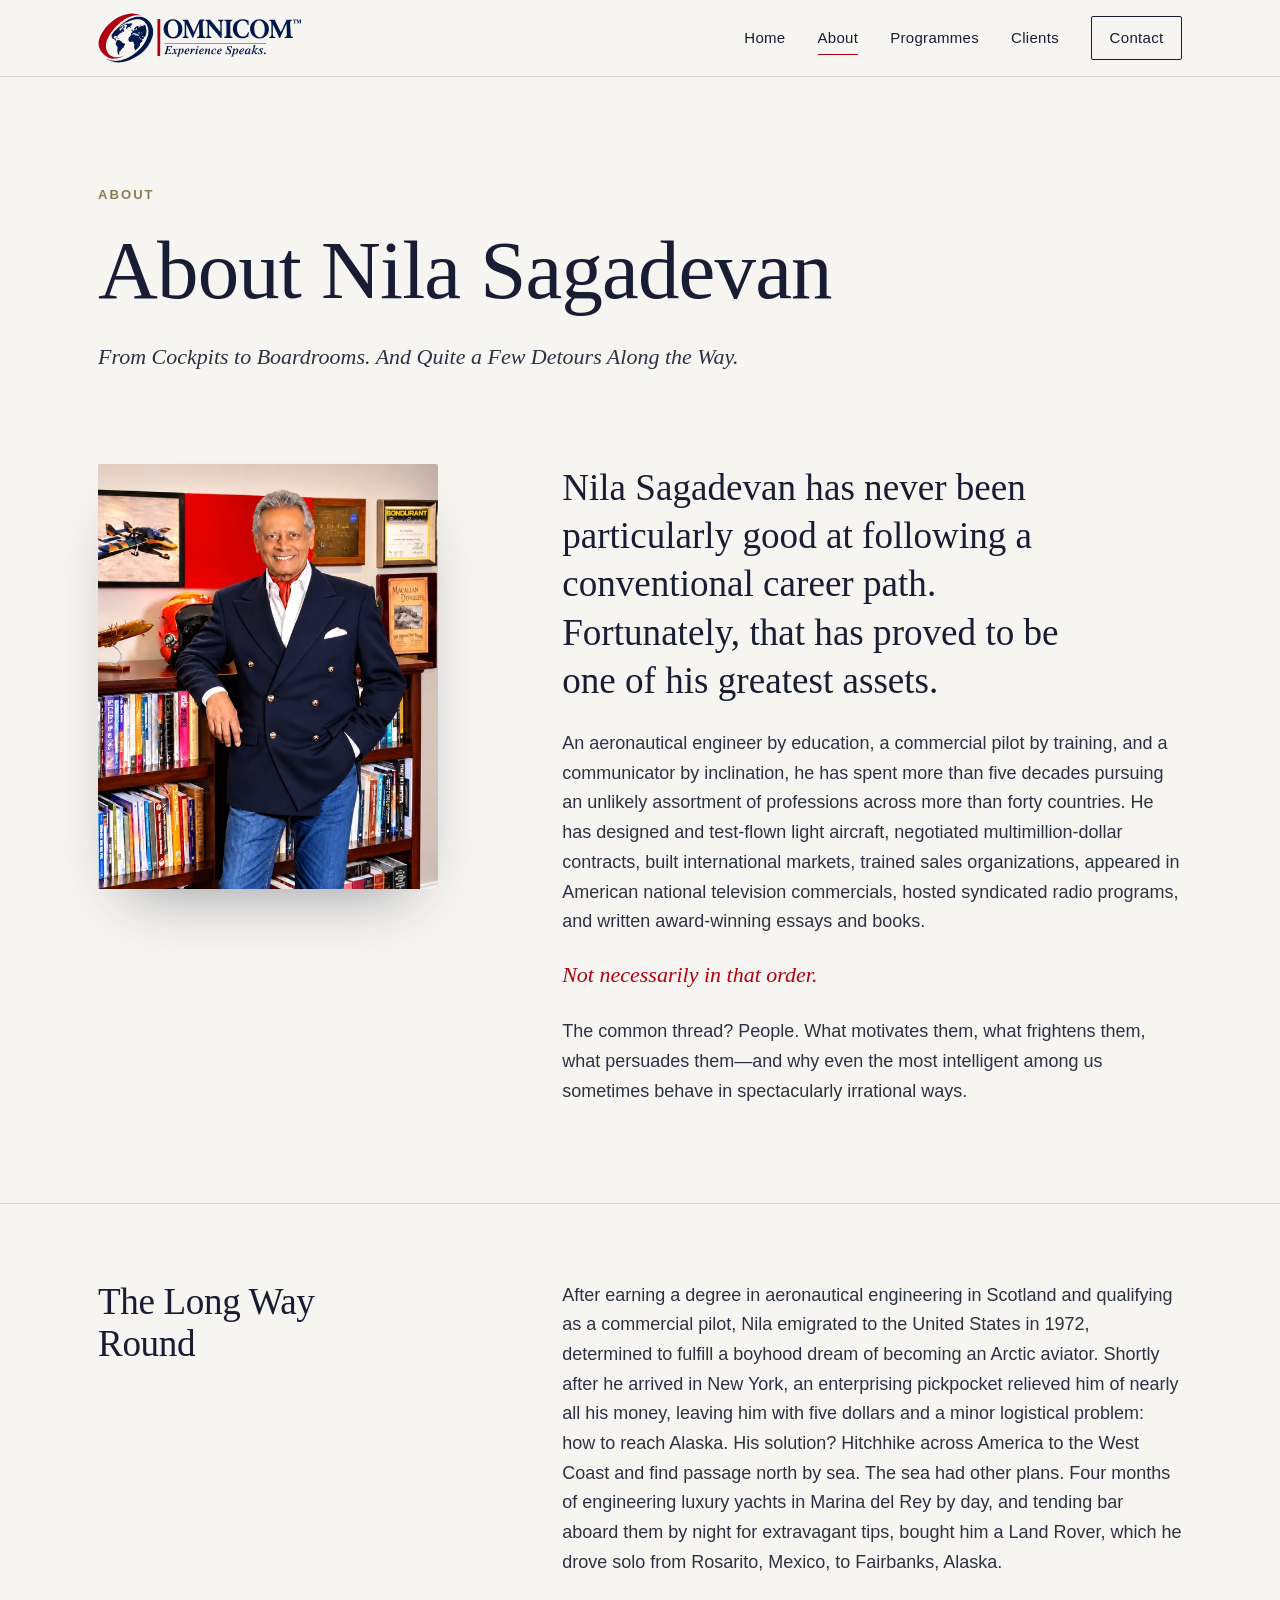
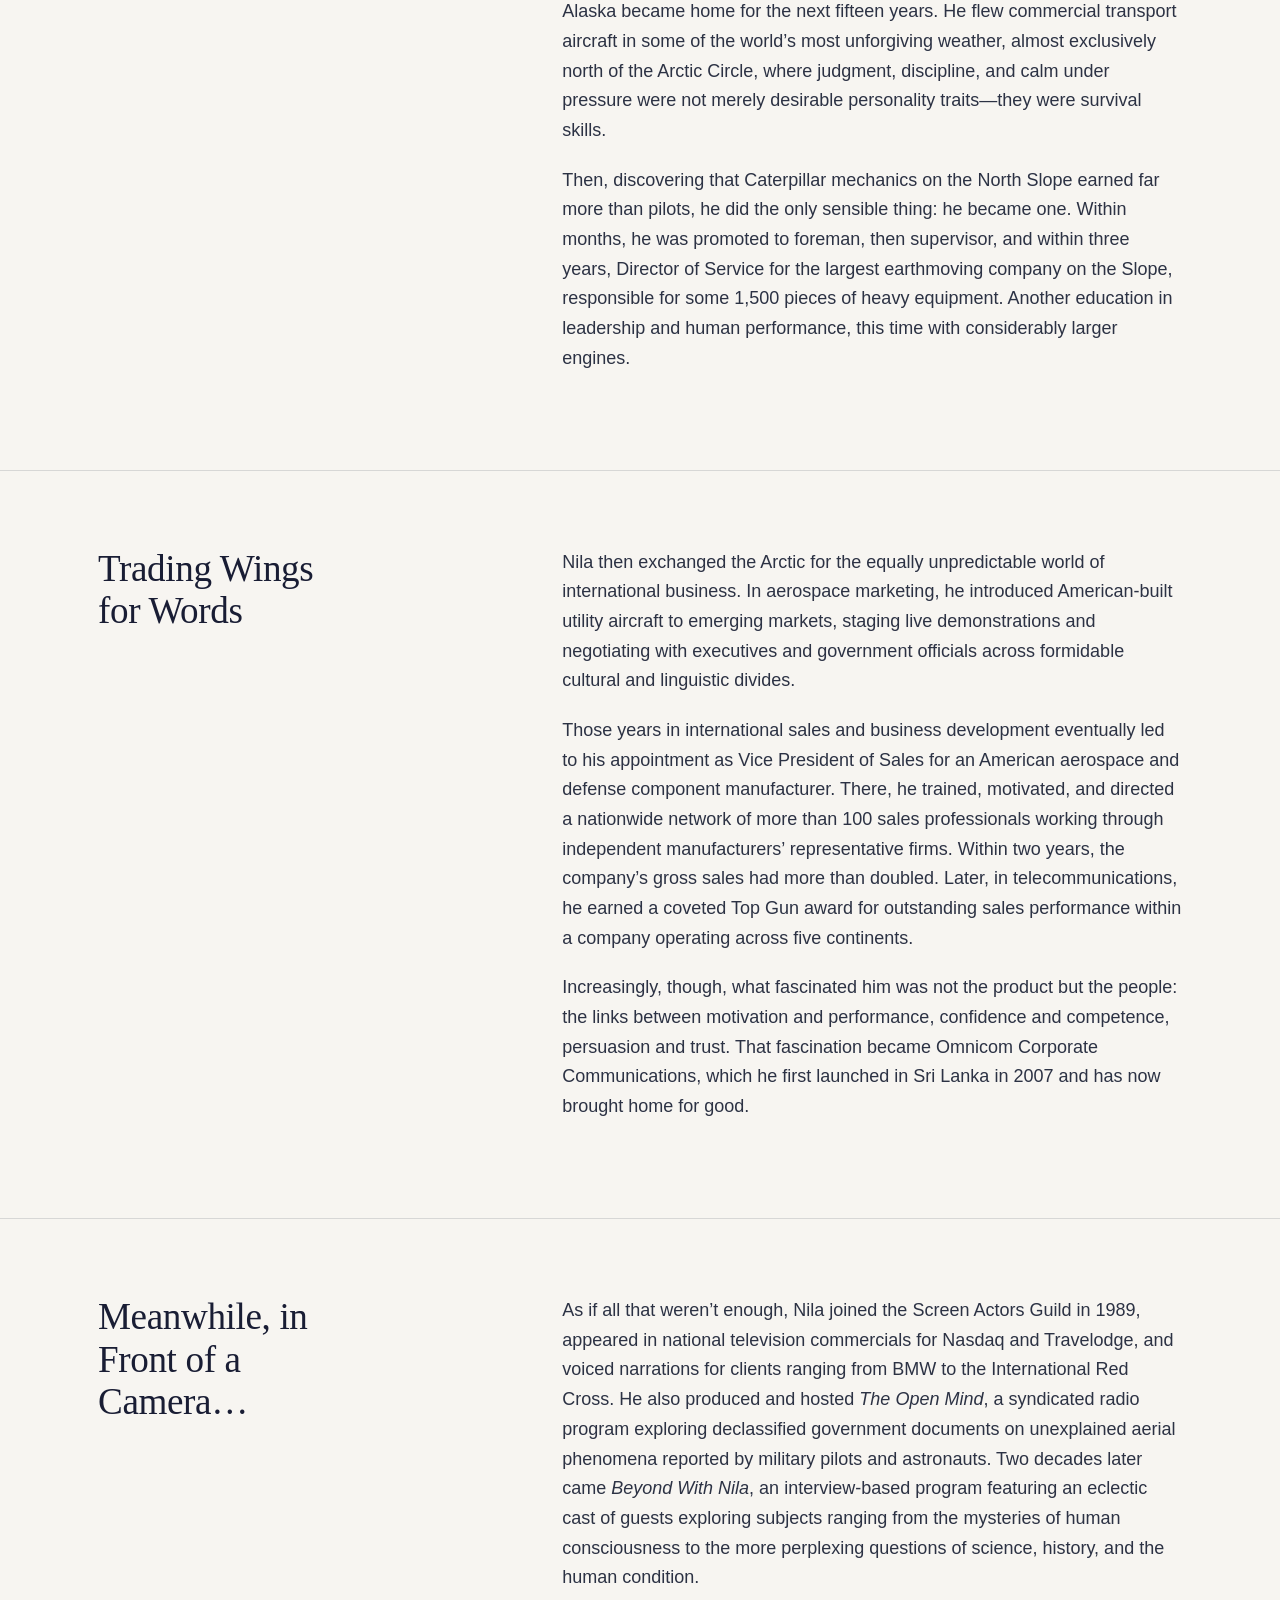
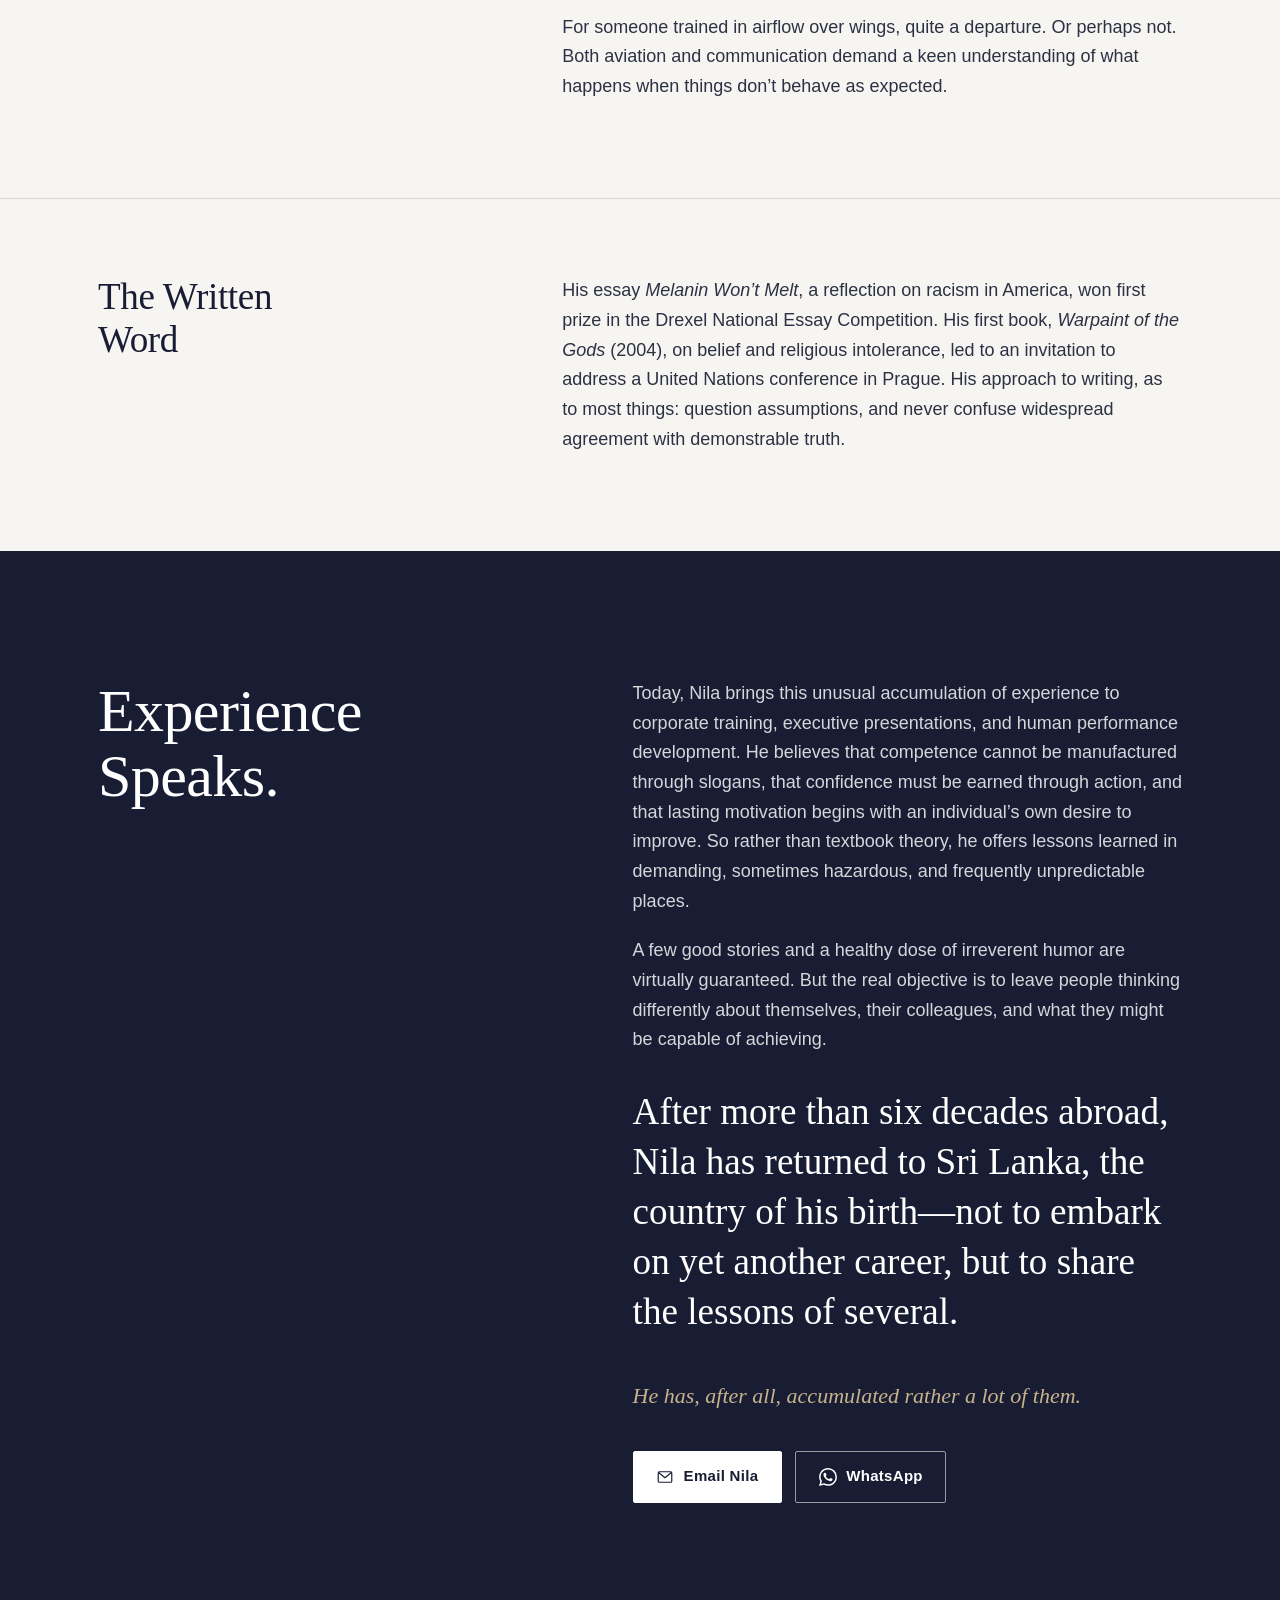
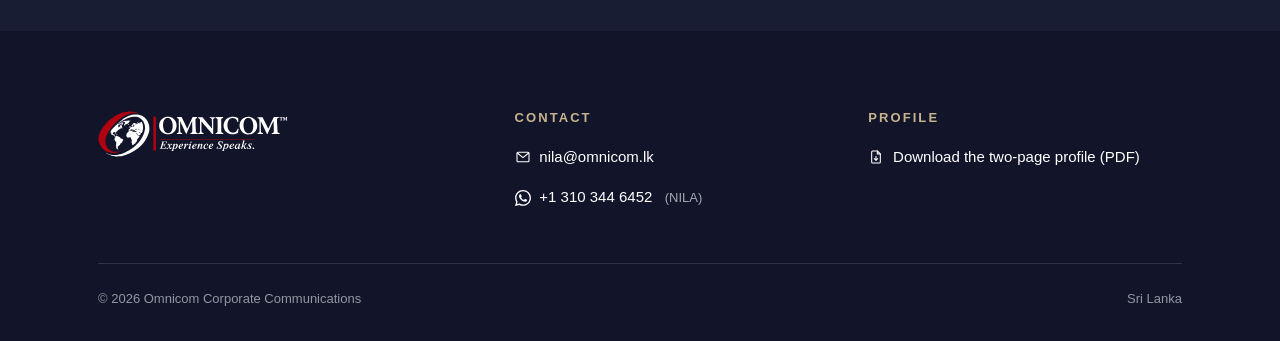
==== commit 87d286eb: "Final text update and corrected profile PDF Apply Nila's Master Final text corrections to Home, Abou" ====
--- a/about.html
+++ b/about.html
@@ -24,12 +24,12 @@
 <a class="skip" href="#main">Skip to content</a>
 <header class="site-header">
   <div class="wrap">
-    <a class="brand" href="index.html" aria-label="Omnicom, home"><img src="assets/logo.svg" alt="Omnicom" width="172" height="41"></a>
+    <a aria-label='Omnicom, home' class='brand' href='/'><img src="assets/logo.svg" alt="Omnicom" width="172" height="41"></a>
     <nav class="nav" aria-label="Main">
-      <a class="nav-home" href="index.html">Home</a>
-      <a href="about.html" aria-current="page">About</a>
-      <a href="programmes.html">Programmes</a>
-      <a href="clients.html">Clients</a>
+      <a class='nav-home' href='/'>Home</a>
+      <a aria-current='page' href='/about'>About</a>
+      <a href='/programmes'>Programmes</a>
+      <a href='/clients'>Clients</a>
       <a class="nav-cta" href="#contact">Contact</a>
     </nav>
   </div>
@@ -49,11 +49,11 @@
 <section class="about-sec about-intro" aria-label="Introduction">
   <div class="wrap">
     <div class="about-side">
-      <figure class="about-photo"><img src="assets/nila-sagadevan-600.webp" width="600" height="820" alt="Nila Sagadevan in a navy double-breasted blazer, standing beside bookshelves and aviation memorabilia" loading="lazy"></figure>
+      <figure class="about-photo"><img src="assets/nila-sagadevan-600.webp" width="600" height="820" alt="Nila Sagadevan in a navy double-breasted blazer, standing beside bookshelves and aviation memorabilia" fetchpriority="high"></figure>
     </div>
     <div class="about-body">
       <p class="about-lead">Nila Sagadevan has never been particularly good at following a conventional career path. Fortunately, that has proved to be one of his greatest assets.</p>
-      <p>An aeronautical engineer by education, a commercial pilot by training, and a communicator by inclination, he has spent more than five decades pursuing an unlikely assortment of professions across more than forty countries. He has designed and test-flown aircraft, negotiated multimillion-dollar contracts, built international markets, trained sales organizations, appeared in American national television commercials, hosted syndicated radio programs, and written award-winning essays and books.</p>
+      <p>An aeronautical engineer by education, a commercial pilot by training, and a communicator by inclination, he has spent more than five decades pursuing an unlikely assortment of professions across more than forty countries. He has designed and test-flown light aircraft, negotiated multimillion-dollar contracts, built international markets, trained sales organizations, appeared in American national television commercials, hosted syndicated radio programs, and written award-winning essays and books.</p>
       <p class="aside">Not necessarily in that order.</p>
       <p>The common thread? People. What motivates them, what frightens them, what persuades them&#8288;&mdash;&#8288;and why even the most intelligent among us sometimes behave in spectacularly irrational ways.</p>
     </div>
@@ -64,9 +64,9 @@
   <div class="wrap">
     <div class="about-side"><h2 id="long-way">The Long Way Round</h2></div>
     <div class="about-body">
-      <p>After earning a degree in aeronautical engineering at the University of Edinburgh and qualifying as a commercial pilot, Nila emigrated to the United States in 1972, determined to fulfill a boyhood dream of becoming an Arctic aviator. Shortly after arriving in New York, an enterprising pickpocket relieved him of nearly all his money, leaving him with five dollars and a minor logistical problem: how to reach Alaska. His solution? Hitchhike across America to the West Coast and find passage north by sea. A few months later, he drove a Land Rover solo from Rosarito, Mexico, to Fairbanks, Alaska.</p>
+      <p>After earning a degree in aeronautical engineering in Scotland and qualifying as a commercial pilot, Nila emigrated to the United States in 1972, determined to fulfill a boyhood dream of becoming an Arctic aviator. Shortly after he arrived in New York, an enterprising pickpocket relieved him of nearly all his money, leaving him with five dollars and a minor logistical problem: how to reach Alaska. His solution? Hitchhike across America to the West Coast and find passage north by sea. The sea had other plans. Four months of engineering luxury yachts in Marina del Rey by day, and tending bar aboard them by night for extravagant tips, bought him a Land Rover, which he drove solo from Rosarito, Mexico, to Fairbanks, Alaska.</p>
       <p>Alaska became home for the next fifteen years. He flew commercial transport aircraft in some of the world&rsquo;s most unforgiving weather, almost exclusively north of the Arctic Circle, where judgment, discipline, and calm under pressure were not merely desirable personality traits&#8288;&mdash;&#8288;they were survival skills.</p>
-      <p>Then, discovering that Caterpillar mechanics on the North Slope earned considerably more than pilots, he did the only sensible thing: he became one. Within months, he was promoted to foreman, then supervisor, and within three years, Director of Service for the largest earthmoving company on the Slope, responsible for some 1,500 pieces of heavy equipment. Another education in leadership and human performance&#8288;&mdash;&#8288;this time with considerably larger engines.</p>
+      <p>Then, discovering that Caterpillar mechanics on the North Slope earned far more than pilots, he did the only sensible thing: he became one. Within months, he was promoted to foreman, then supervisor, and within three years, Director of Service for the largest earthmoving company on the Slope, responsible for some 1,500 pieces of heavy equipment. Another education in leadership and human performance, this time with considerably larger engines.</p>
     </div>
   </div>
 </section>
@@ -75,9 +75,9 @@
   <div class="wrap">
     <div class="about-side"><h2 id="wings">Trading Wings for Words</h2></div>
     <div class="about-body">
-      <p>Nila then exchanged the Arctic for the equally unpredictable world of international business. In aerospace marketing, he introduced American-built aircraft to emerging markets, staging live demonstrations and negotiating with executives and government officials across formidable cultural and linguistic divides.</p>
-      <p>Those years in international sales and business development eventually led to his appointment as Vice President of Sales for an American aerospace and defense component manufacturer. There, he trained, motivated, and directed a nationwide network of more than 200 sales professionals working through independent manufacturers&rsquo; representative firms. Within two years, the company&rsquo;s gross sales had more than doubled. Later, in telecommunications, he earned a coveted Top Gun award for outstanding sales performance within a company operating across five continents.</p>
-      <p>Increasingly, though, what fascinated him was not the product but the people: the links between motivation and performance, confidence and competence, persuasion and trust. That fascination became Omnicom Corporate Communications.</p>
+      <p>Nila then exchanged the Arctic for the equally unpredictable world of international business. In aerospace marketing, he introduced American-built utility aircraft to emerging markets, staging live demonstrations and negotiating with executives and government officials across formidable cultural and linguistic divides.</p>
+      <p>Those years in international sales and business development eventually led to his appointment as Vice President of Sales for an American aerospace and defense component manufacturer. There, he trained, motivated, and directed a nationwide network of more than 100 sales professionals working through independent manufacturers&rsquo; representative firms. Within two years, the company&rsquo;s gross sales had more than doubled. Later, in telecommunications, he earned a coveted Top Gun award for outstanding sales performance within a company operating across five continents.</p>
+      <p>Increasingly, though, what fascinated him was not the product but the people: the links between motivation and performance, confidence and competence, persuasion and trust. That fascination became Omnicom Corporate Communications, which he first launched in Sri Lanka in 2007 and has now brought home for good.</p>
     </div>
   </div>
 </section>
@@ -96,7 +96,7 @@
   <div class="wrap">
     <div class="about-side"><h2 id="written">The Written Word</h2></div>
     <div class="about-body">
-      <p>His essay <cite>Melanin Won&rsquo;t Melt</cite>, a reflection on racism in America, won first prize in the Drexel National Essay Competition. His first book, <cite>Warpaint of the Gods</cite>, on belief and religious intolerance, led to an invitation to address a United Nations conference in Prague. His approach to writing, as to most things: question assumptions, and never confuse widespread agreement with demonstrable truth.</p>
+      <p>His essay <cite>Melanin Won&rsquo;t Melt</cite>, a reflection on racism in America, won first prize in the Drexel National Essay Competition. His first book, <cite>Warpaint of the Gods</cite> (2004), on belief and religious intolerance, led to an invitation to address a United Nations conference in Prague. His approach to writing, as to most things: question assumptions, and never confuse widespread agreement with demonstrable truth.</p>
     </div>
   </div>
 </section>
@@ -124,7 +124,7 @@
   <div class="wrap">
     <div class="top">
       <div>
-        <a class="brand" href="index.html" aria-label="Omnicom, home"><img src="assets/logo-reverse.svg" alt="Omnicom" width="190" height="45"></a>
+        <a aria-label='Omnicom, home' class='brand' href='/'><img src="assets/logo-reverse.svg" alt="Omnicom" width="190" height="45"></a>
       </div>
       <div>
         <h2>Contact</h2>
--- a/assets/site.css
+++ b/assets/site.css
@@ -253,3 +253,17 @@
   .about-photo { max-width: 260px; }
 }
 @media (max-width: 420px) { .nav .nav-home { display: none; } }
+
+/* ---------- Larger header logo ---------- */
+.site-header .brand img { width: clamp(150px, calc(100vw - 455px), 204px); }
+@media (max-width: 640px) { .site-header .brand img { width: clamp(100px, calc(100vw - 342px), 150px); } }
+@media (max-width: 460px) { .nav .nav-home { display: none; } .site-header .brand img { width: clamp(100px, calc(100vw - 249px), 120px); } }
+@media (max-width: 360px) { .site-header .brand img { width: clamp(90px, calc(100vw - 225px), 100px); } }
+
+/* ---------- Readability: slightly darker, larger paragraph text on computers ---------- */
+:root { --ink-soft: #2C3244; }
+@media (min-width: 901px) {
+  body { font-size: 1.125rem; }
+  .about-body p, .band p, .offer-list .featured p { font-size: 1.125rem; }
+  .results p, .offer-list p { font-size: 1rem; }
+}
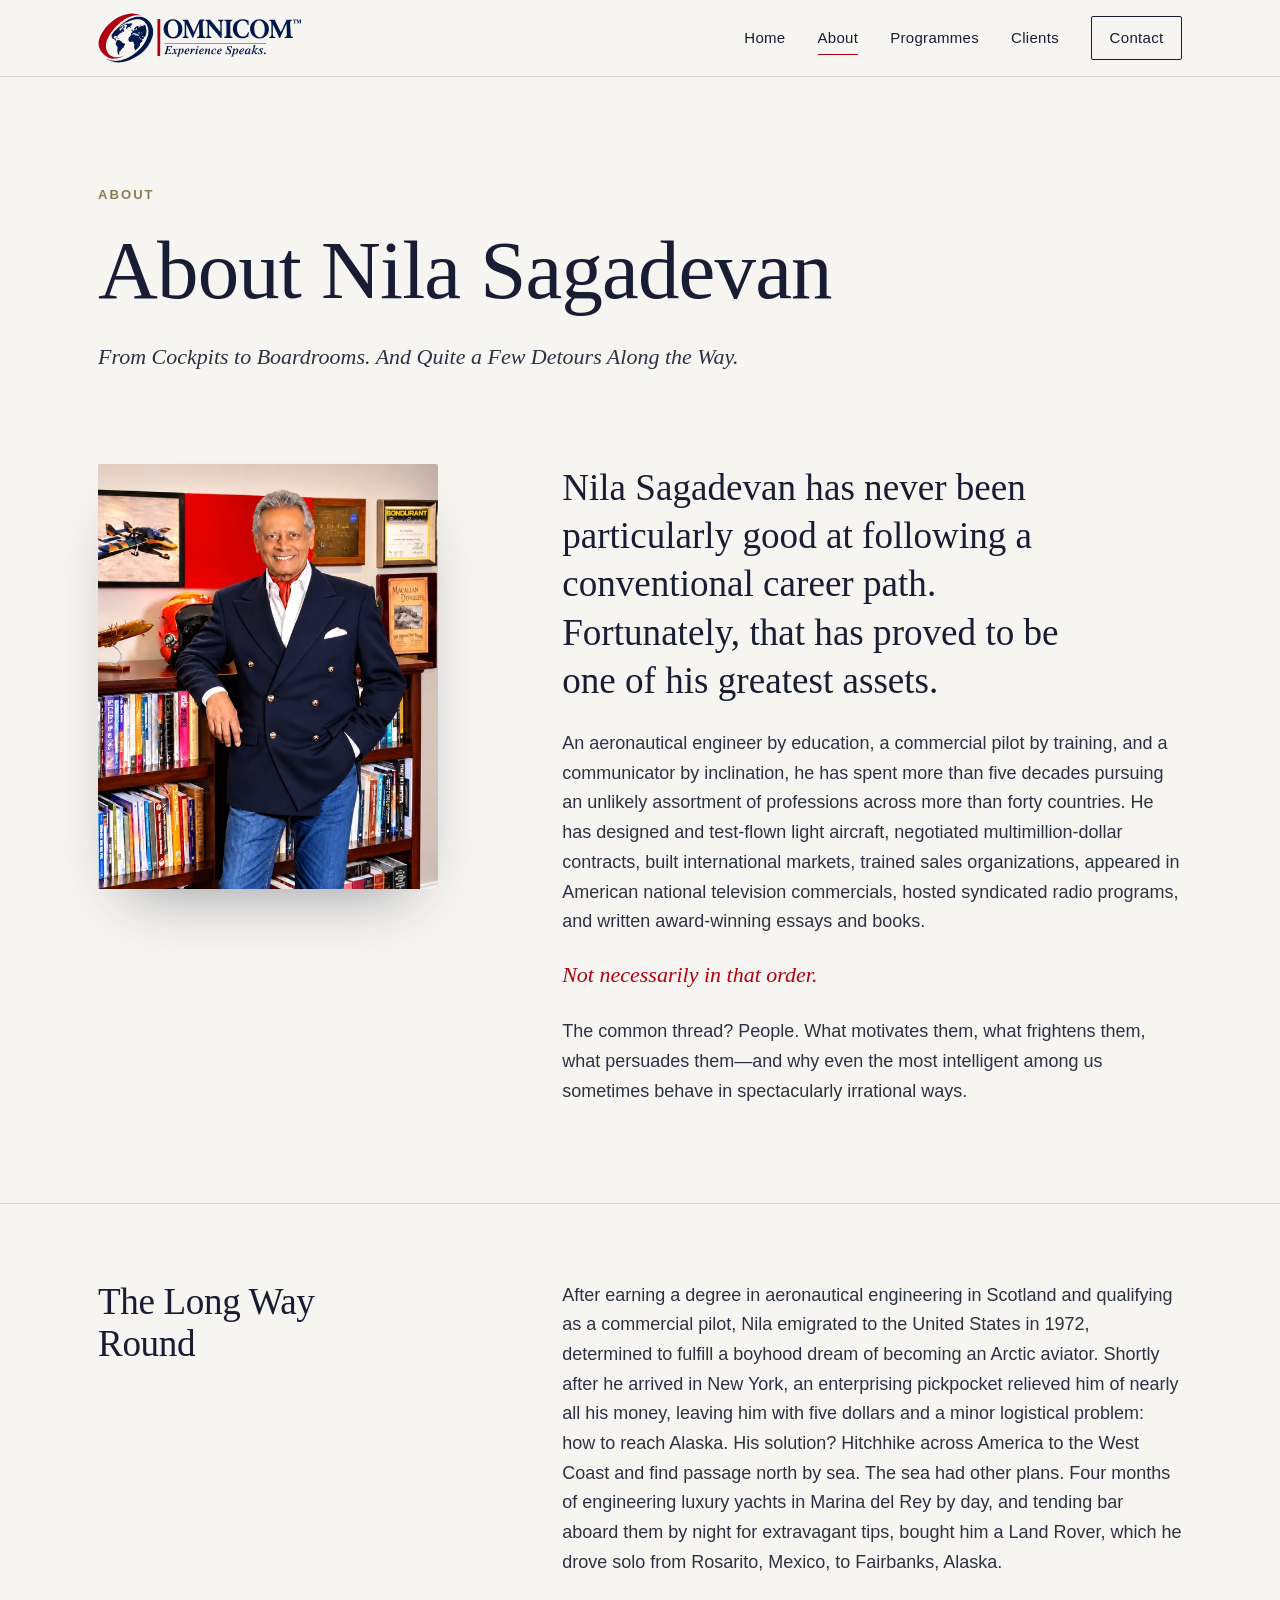
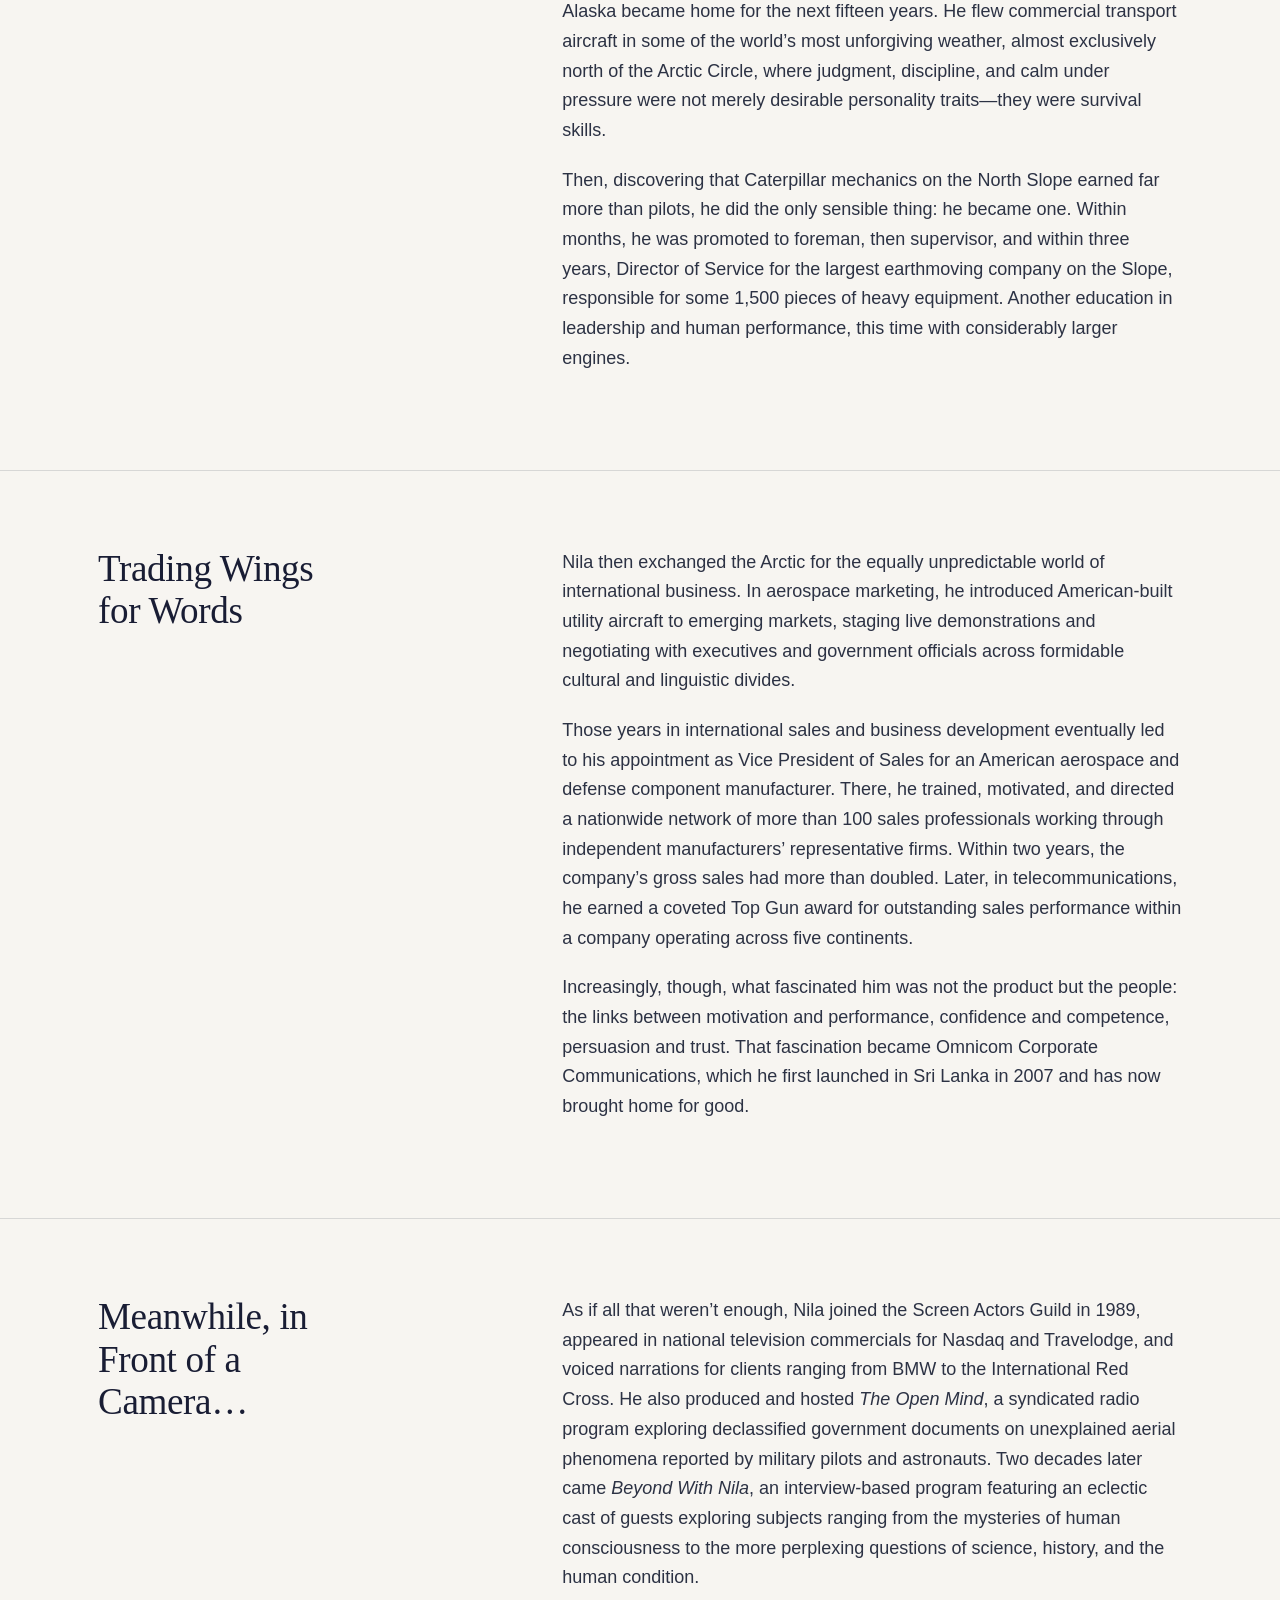
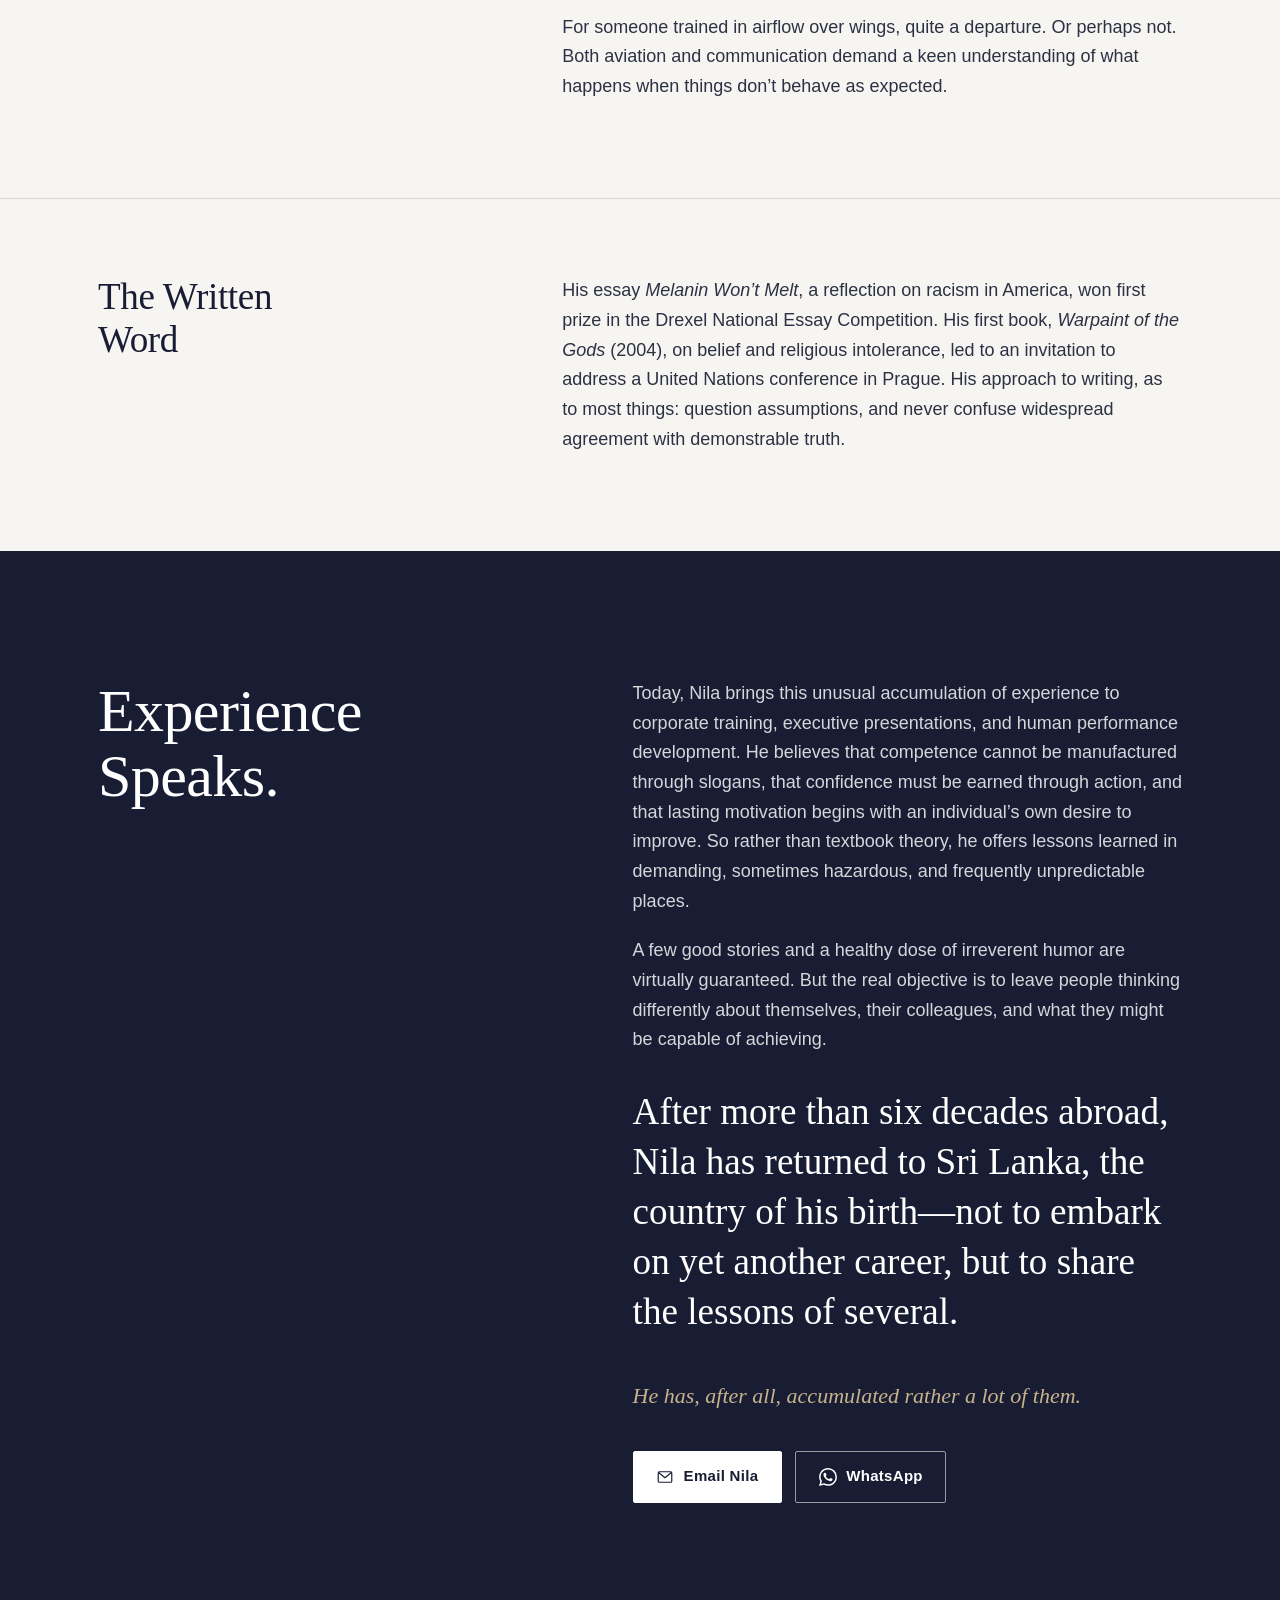
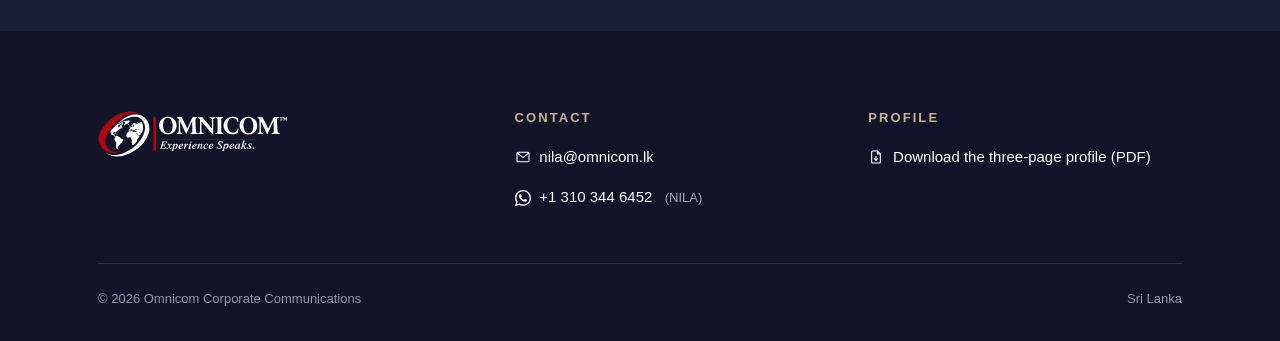
==== commit a4814497: "Profile download link: two-page -> three-page Co-Authored-By: Claude Opus 5.5 <noreply@anthropic.com" ====
--- a/about.html
+++ b/about.html
@@ -136,7 +136,7 @@
       <div>
         <h2>Profile</h2>
         <ul>
-          <li><a href="assets/Omnicom-Nila-Sagadevan-Profile.pdf" download><svg viewBox="0 0 24 24" aria-hidden="true" fill="none" stroke="currentColor" stroke-width="1.6" stroke-linecap="round" stroke-linejoin="round"><path d="M14 3H7a1.5 1.5 0 0 0-1.5 1.5v15A1.5 1.5 0 0 0 7 21h10a1.5 1.5 0 0 0 1.5-1.5V7.5Z"/><path d="M14 3v4.5h4.5M12 11v6m-2.5-2.5L12 17l2.5-2.5"/></svg>Download the two-page profile (PDF)</a></li>
+          <li><a href="assets/Omnicom-Nila-Sagadevan-Profile.pdf" download><svg viewBox="0 0 24 24" aria-hidden="true" fill="none" stroke="currentColor" stroke-width="1.6" stroke-linecap="round" stroke-linejoin="round"><path d="M14 3H7a1.5 1.5 0 0 0-1.5 1.5v15A1.5 1.5 0 0 0 7 21h10a1.5 1.5 0 0 0 1.5-1.5V7.5Z"/><path d="M14 3v4.5h4.5M12 11v6m-2.5-2.5L12 17l2.5-2.5"/></svg>Download the three-page profile (PDF)</a></li>
         </ul>
       </div>
     </div>
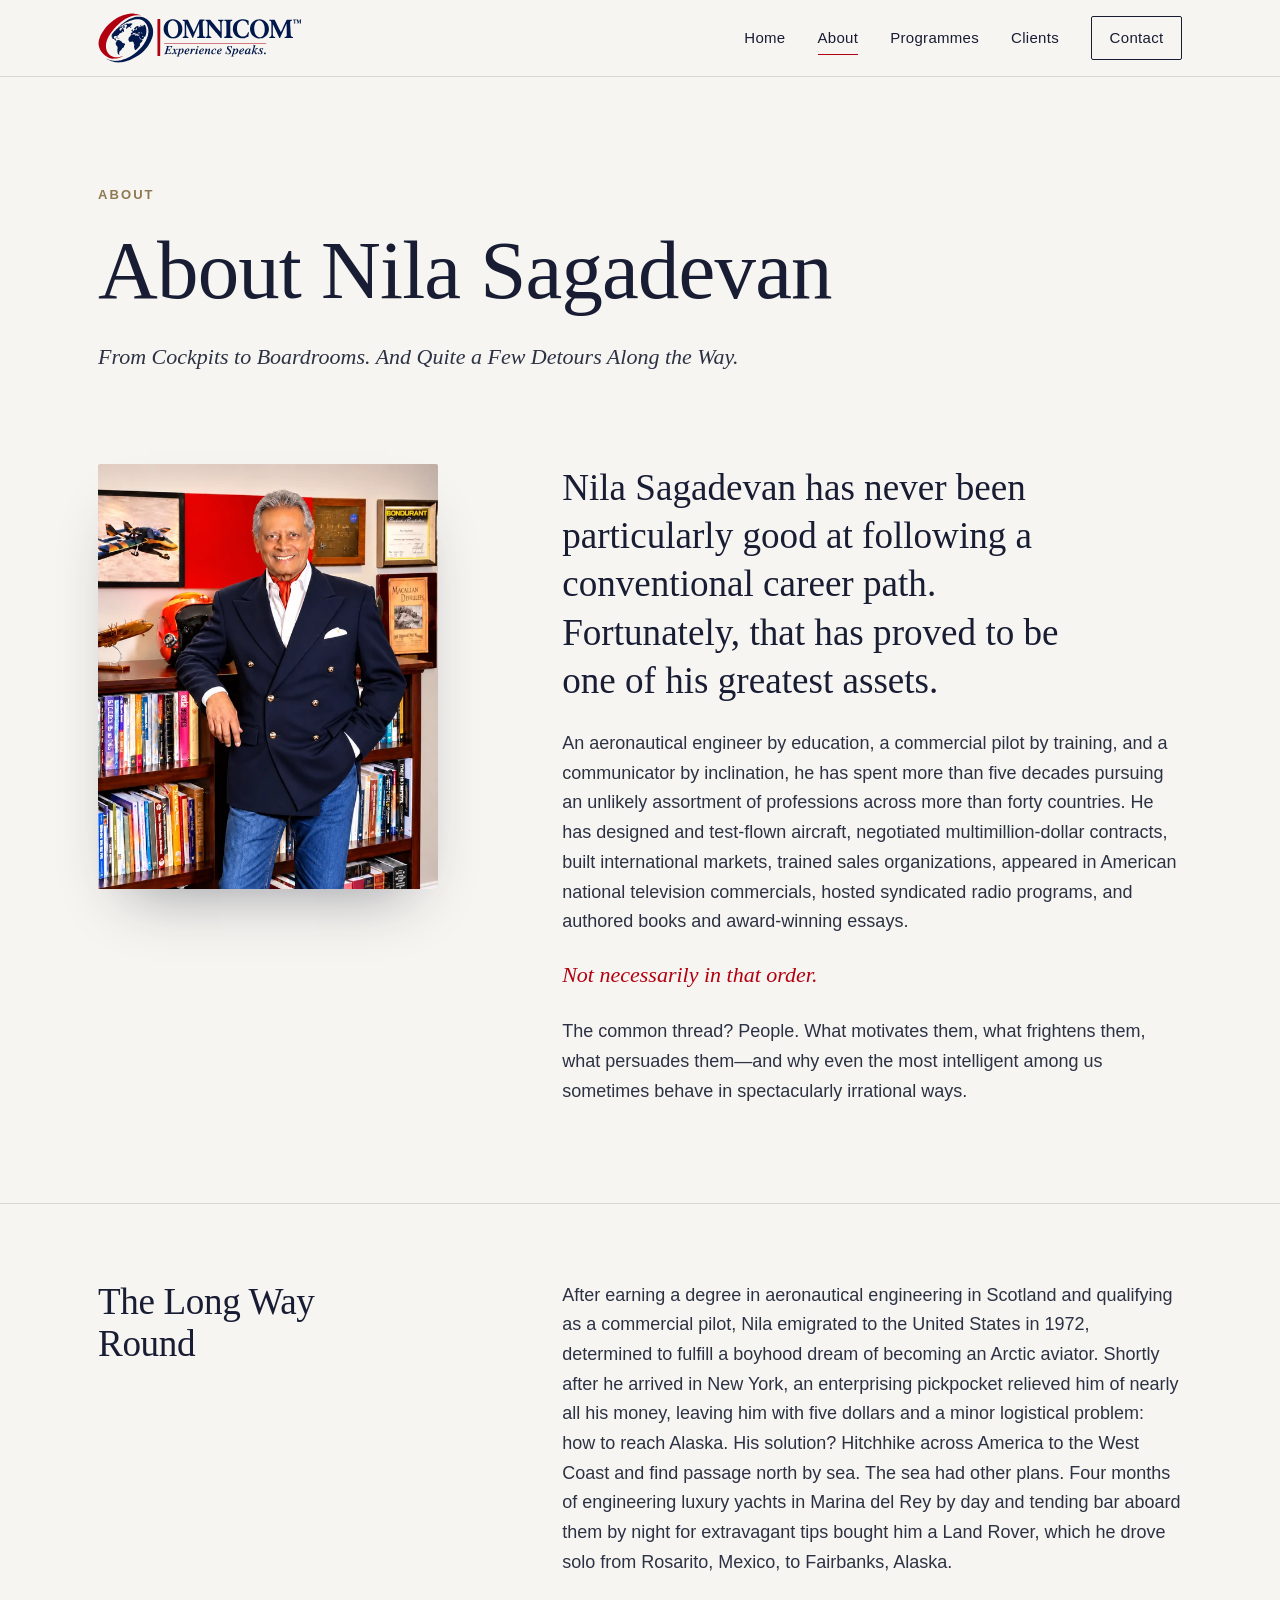
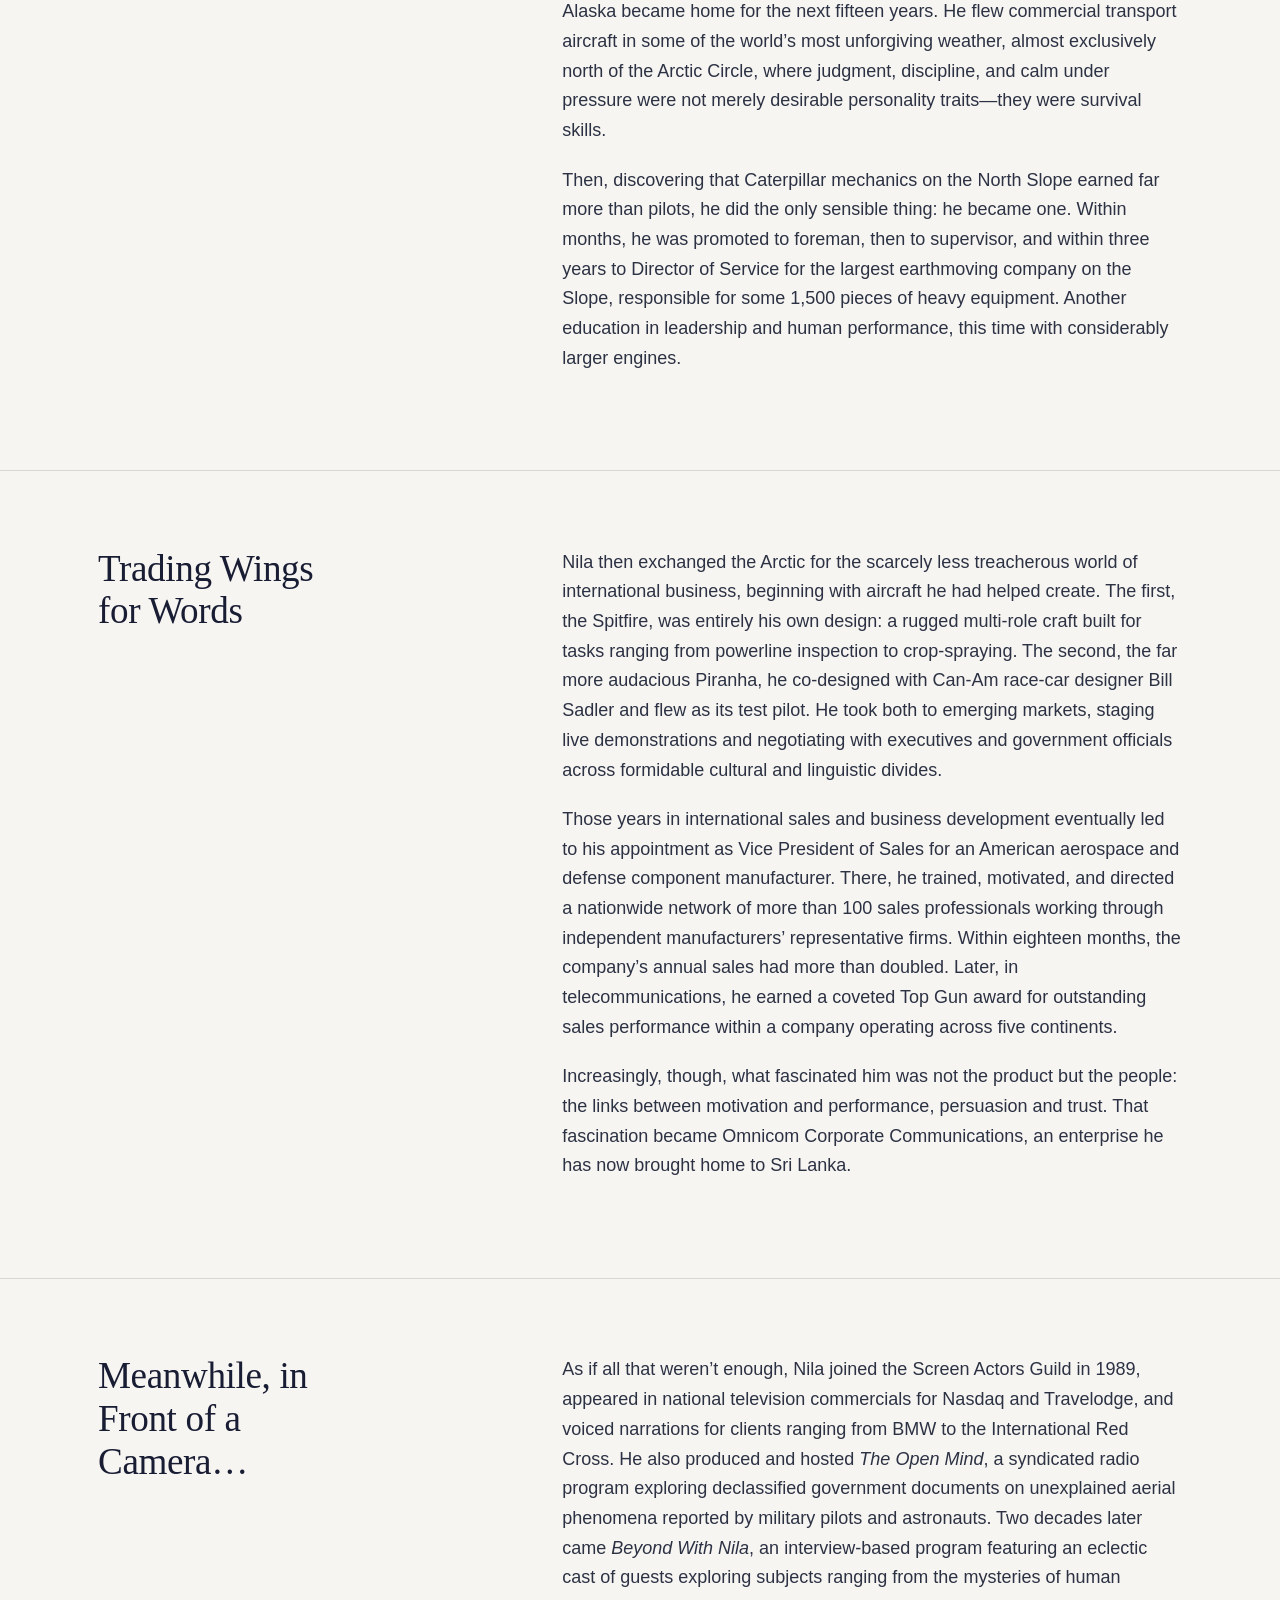
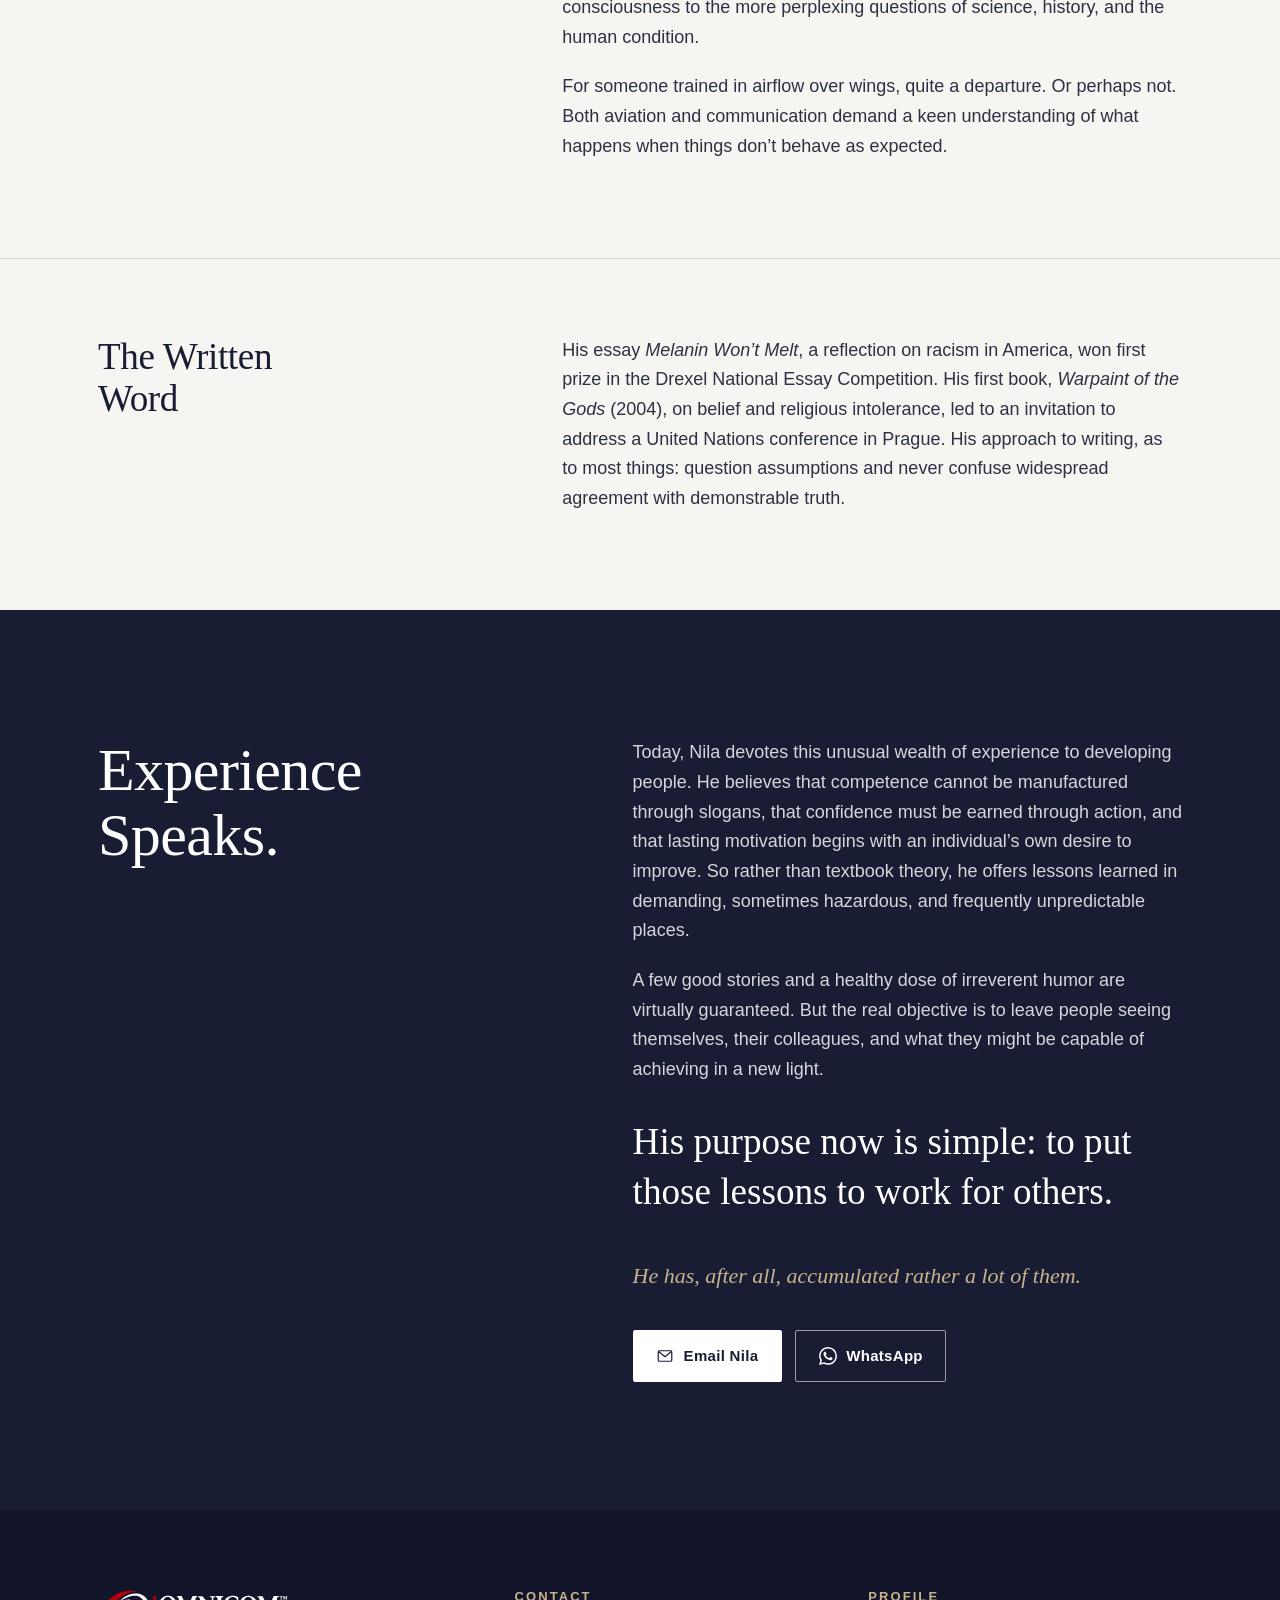
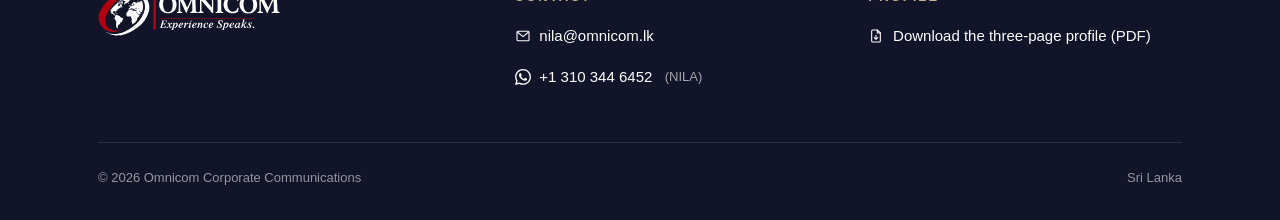
==== commit c96cb37b: "Final update: revised text, new share image and profile PDF Apply Nila's final update to all four pa" ====
--- a/about.html
+++ b/about.html
@@ -53,7 +53,7 @@
     </div>
     <div class="about-body">
       <p class="about-lead">Nila Sagadevan has never been particularly good at following a conventional career path. Fortunately, that has proved to be one of his greatest assets.</p>
-      <p>An aeronautical engineer by education, a commercial pilot by training, and a communicator by inclination, he has spent more than five decades pursuing an unlikely assortment of professions across more than forty countries. He has designed and test-flown light aircraft, negotiated multimillion-dollar contracts, built international markets, trained sales organizations, appeared in American national television commercials, hosted syndicated radio programs, and written award-winning essays and books.</p>
+      <p>An aeronautical engineer by education, a commercial pilot by training, and a communicator by inclination, he has spent more than five decades pursuing an unlikely assortment of professions across more than forty countries. He has designed and test-flown aircraft, negotiated multimillion-dollar contracts, built international markets, trained sales organizations, appeared in American national television commercials, hosted syndicated radio programs, and authored books and award-winning essays.</p>
       <p class="aside">Not necessarily in that order.</p>
       <p>The common thread? People. What motivates them, what frightens them, what persuades them&#8288;&mdash;&#8288;and why even the most intelligent among us sometimes behave in spectacularly irrational ways.</p>
     </div>
@@ -64,9 +64,9 @@
   <div class="wrap">
     <div class="about-side"><h2 id="long-way">The Long Way Round</h2></div>
     <div class="about-body">
-      <p>After earning a degree in aeronautical engineering in Scotland and qualifying as a commercial pilot, Nila emigrated to the United States in 1972, determined to fulfill a boyhood dream of becoming an Arctic aviator. Shortly after he arrived in New York, an enterprising pickpocket relieved him of nearly all his money, leaving him with five dollars and a minor logistical problem: how to reach Alaska. His solution? Hitchhike across America to the West Coast and find passage north by sea. The sea had other plans. Four months of engineering luxury yachts in Marina del Rey by day, and tending bar aboard them by night for extravagant tips, bought him a Land Rover, which he drove solo from Rosarito, Mexico, to Fairbanks, Alaska.</p>
+      <p>After earning a degree in aeronautical engineering in Scotland and qualifying as a commercial pilot, Nila emigrated to the United States in 1972, determined to fulfill a boyhood dream of becoming an Arctic aviator. Shortly after he arrived in New York, an enterprising pickpocket relieved him of nearly all his money, leaving him with five dollars and a minor logistical problem: how to reach Alaska. His solution? Hitchhike across America to the West Coast and find passage north by sea. The sea had other plans. Four months of engineering luxury yachts in Marina del Rey by day and tending bar aboard them by night for extravagant tips bought him a Land Rover, which he drove solo from Rosarito, Mexico, to Fairbanks, Alaska.</p>
       <p>Alaska became home for the next fifteen years. He flew commercial transport aircraft in some of the world&rsquo;s most unforgiving weather, almost exclusively north of the Arctic Circle, where judgment, discipline, and calm under pressure were not merely desirable personality traits&#8288;&mdash;&#8288;they were survival skills.</p>
-      <p>Then, discovering that Caterpillar mechanics on the North Slope earned far more than pilots, he did the only sensible thing: he became one. Within months, he was promoted to foreman, then supervisor, and within three years, Director of Service for the largest earthmoving company on the Slope, responsible for some 1,500 pieces of heavy equipment. Another education in leadership and human performance, this time with considerably larger engines.</p>
+      <p>Then, discovering that Caterpillar mechanics on the North Slope earned far more than pilots, he did the only sensible thing: he became one. Within months, he was promoted to foreman, then to supervisor, and within three years to Director of Service for the largest earthmoving company on the Slope, responsible for some 1,500 pieces of heavy equipment. Another education in leadership and human performance, this time with considerably larger engines.</p>
     </div>
   </div>
 </section>
@@ -75,9 +75,9 @@
   <div class="wrap">
     <div class="about-side"><h2 id="wings">Trading Wings for Words</h2></div>
     <div class="about-body">
-      <p>Nila then exchanged the Arctic for the equally unpredictable world of international business. In aerospace marketing, he introduced American-built utility aircraft to emerging markets, staging live demonstrations and negotiating with executives and government officials across formidable cultural and linguistic divides.</p>
-      <p>Those years in international sales and business development eventually led to his appointment as Vice President of Sales for an American aerospace and defense component manufacturer. There, he trained, motivated, and directed a nationwide network of more than 100 sales professionals working through independent manufacturers&rsquo; representative firms. Within two years, the company&rsquo;s gross sales had more than doubled. Later, in telecommunications, he earned a coveted Top Gun award for outstanding sales performance within a company operating across five continents.</p>
-      <p>Increasingly, though, what fascinated him was not the product but the people: the links between motivation and performance, confidence and competence, persuasion and trust. That fascination became Omnicom Corporate Communications, which he first launched in Sri Lanka in 2007 and has now brought home for good.</p>
+      <p>Nila then exchanged the Arctic for the scarcely less treacherous world of international business, beginning with aircraft he had helped create. The first, the Spitfire, was entirely his own design: a rugged multi-role craft built for tasks ranging from powerline inspection to crop-spraying. The second, the far more audacious Piranha, he co-designed with Can-Am race-car designer Bill Sadler and flew as its test pilot. He took both to emerging markets, staging live demonstrations and negotiating with executives and government officials across formidable cultural and linguistic divides.</p>
+      <p>Those years in international sales and business development eventually led to his appointment as Vice President of Sales for an American aerospace and defense component manufacturer. There, he trained, motivated, and directed a nationwide network of more than 100 sales professionals working through independent manufacturers&rsquo; representative firms. Within eighteen months, the company&rsquo;s annual sales had more than doubled. Later, in telecommunications, he earned a coveted Top Gun award for outstanding sales performance within a company operating across five continents.</p>
+      <p>Increasingly, though, what fascinated him was not the product but the people: the links between motivation and performance, persuasion and trust. That fascination became Omnicom Corporate Communications, an enterprise he has now brought home to Sri Lanka.</p>
     </div>
   </div>
 </section>
@@ -96,7 +96,7 @@
   <div class="wrap">
     <div class="about-side"><h2 id="written">The Written Word</h2></div>
     <div class="about-body">
-      <p>His essay <cite>Melanin Won&rsquo;t Melt</cite>, a reflection on racism in America, won first prize in the Drexel National Essay Competition. His first book, <cite>Warpaint of the Gods</cite> (2004), on belief and religious intolerance, led to an invitation to address a United Nations conference in Prague. His approach to writing, as to most things: question assumptions, and never confuse widespread agreement with demonstrable truth.</p>
+      <p>His essay <cite>Melanin Won&rsquo;t Melt</cite>, a reflection on racism in America, won first prize in the Drexel National Essay Competition. His first book, <cite>Warpaint of the Gods</cite> (2004), on belief and religious intolerance, led to an invitation to address a United Nations conference in Prague. His approach to writing, as to most things: question assumptions and never confuse widespread agreement with demonstrable truth.</p>
     </div>
   </div>
 </section>
@@ -105,9 +105,9 @@
   <div class="wrap">
     <div><h2 id="speaks">Experience Speaks.</h2></div>
     <div>
-      <p>Today, Nila brings this unusual accumulation of experience to corporate training, executive presentations, and human performance development. He believes that competence cannot be manufactured through slogans, that confidence must be earned through action, and that lasting motivation begins with an individual&rsquo;s own desire to improve. So rather than textbook theory, he offers lessons learned in demanding, sometimes hazardous, and frequently unpredictable places.</p>
-      <p>A few good stories and a healthy dose of irreverent humor are virtually guaranteed. But the real objective is to leave people thinking differently about themselves, their colleagues, and what they might be capable of achieving.</p>
-      <p class="big">After more than six decades abroad, Nila has returned to Sri Lanka, the country of his birth&#8288;&mdash;&#8288;not to embark on yet another career, but to share the lessons of several.</p>
+      <p>Today, Nila devotes this unusual wealth of experience to developing people. He believes that competence cannot be manufactured through slogans, that confidence must be earned through action, and that lasting motivation begins with an individual&rsquo;s own desire to improve. So rather than textbook theory, he offers lessons learned in demanding, sometimes hazardous, and frequently unpredictable places.</p>
+      <p>A few good stories and a healthy dose of irreverent humor are virtually guaranteed. But the real objective is to leave people seeing themselves, their colleagues, and what they might be capable of achieving in a new light.</p>
+      <p class="big">His purpose now is simple: to put those lessons to work for others.</p>
       <p class="kicker-line">He has, after all, accumulated rather a lot of them.</p>
       <div class="actions">
         <a class="btn btn-solid" href="mailto:nila@omnicom.lk"><svg viewBox="0 0 24 24" aria-hidden="true" fill="none" stroke="currentColor" stroke-width="1.6" stroke-linecap="round" stroke-linejoin="round"><rect x="3" y="5" width="18" height="14" rx="1.5"/><path d="m3.5 6 8.5 7 8.5-7"/></svg>Email Nila</a>
